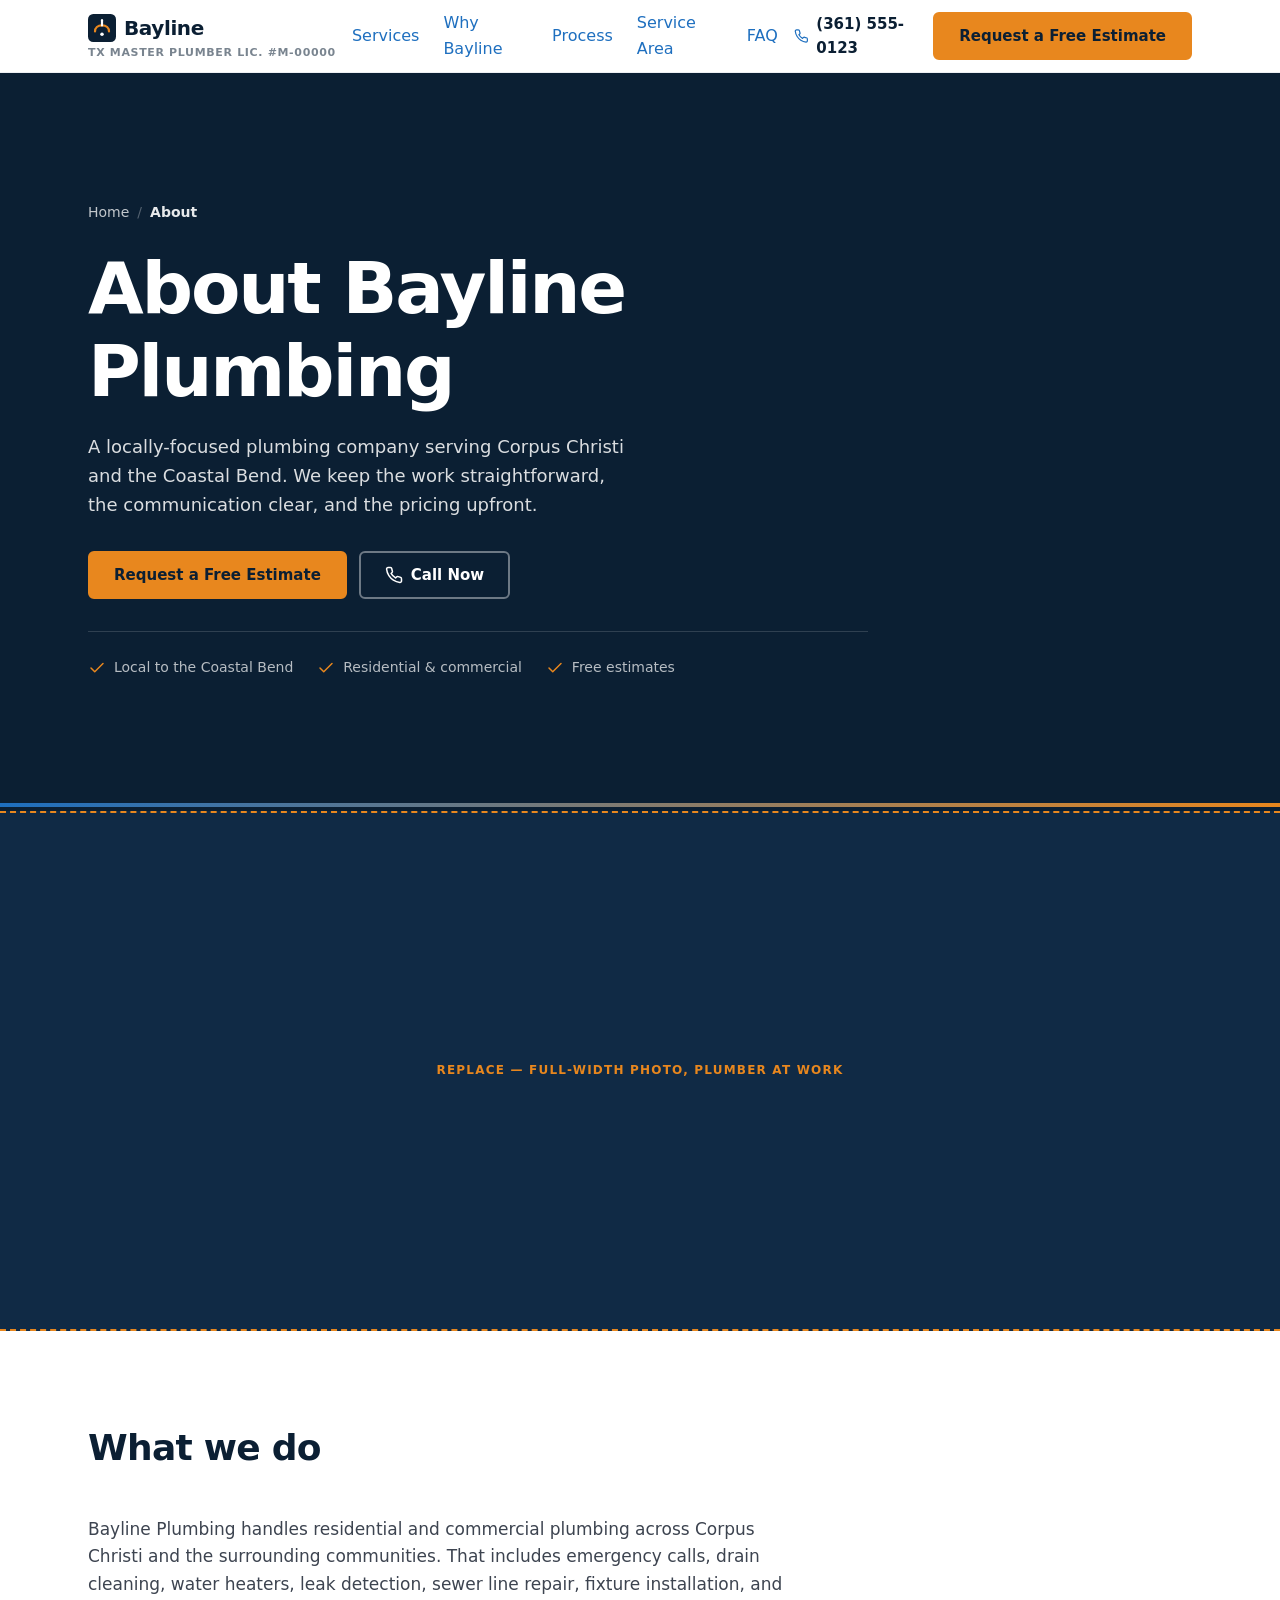
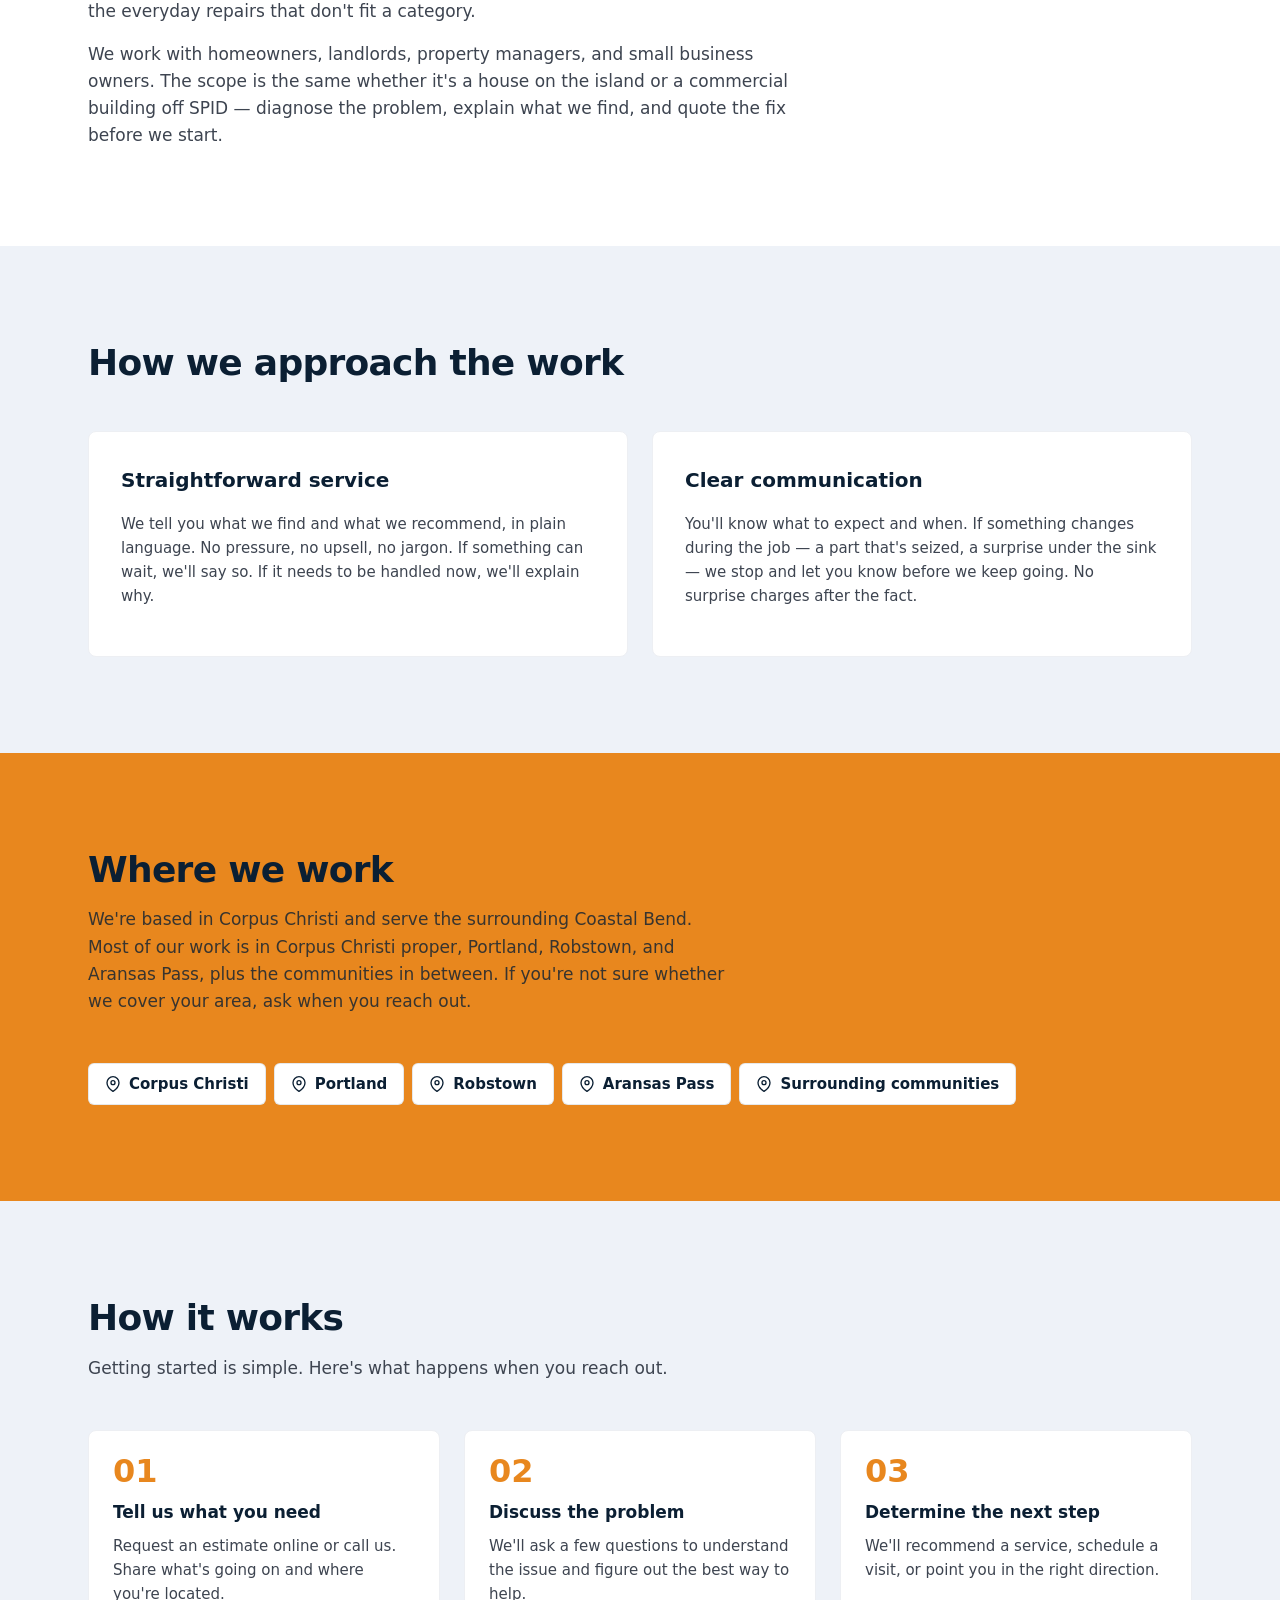
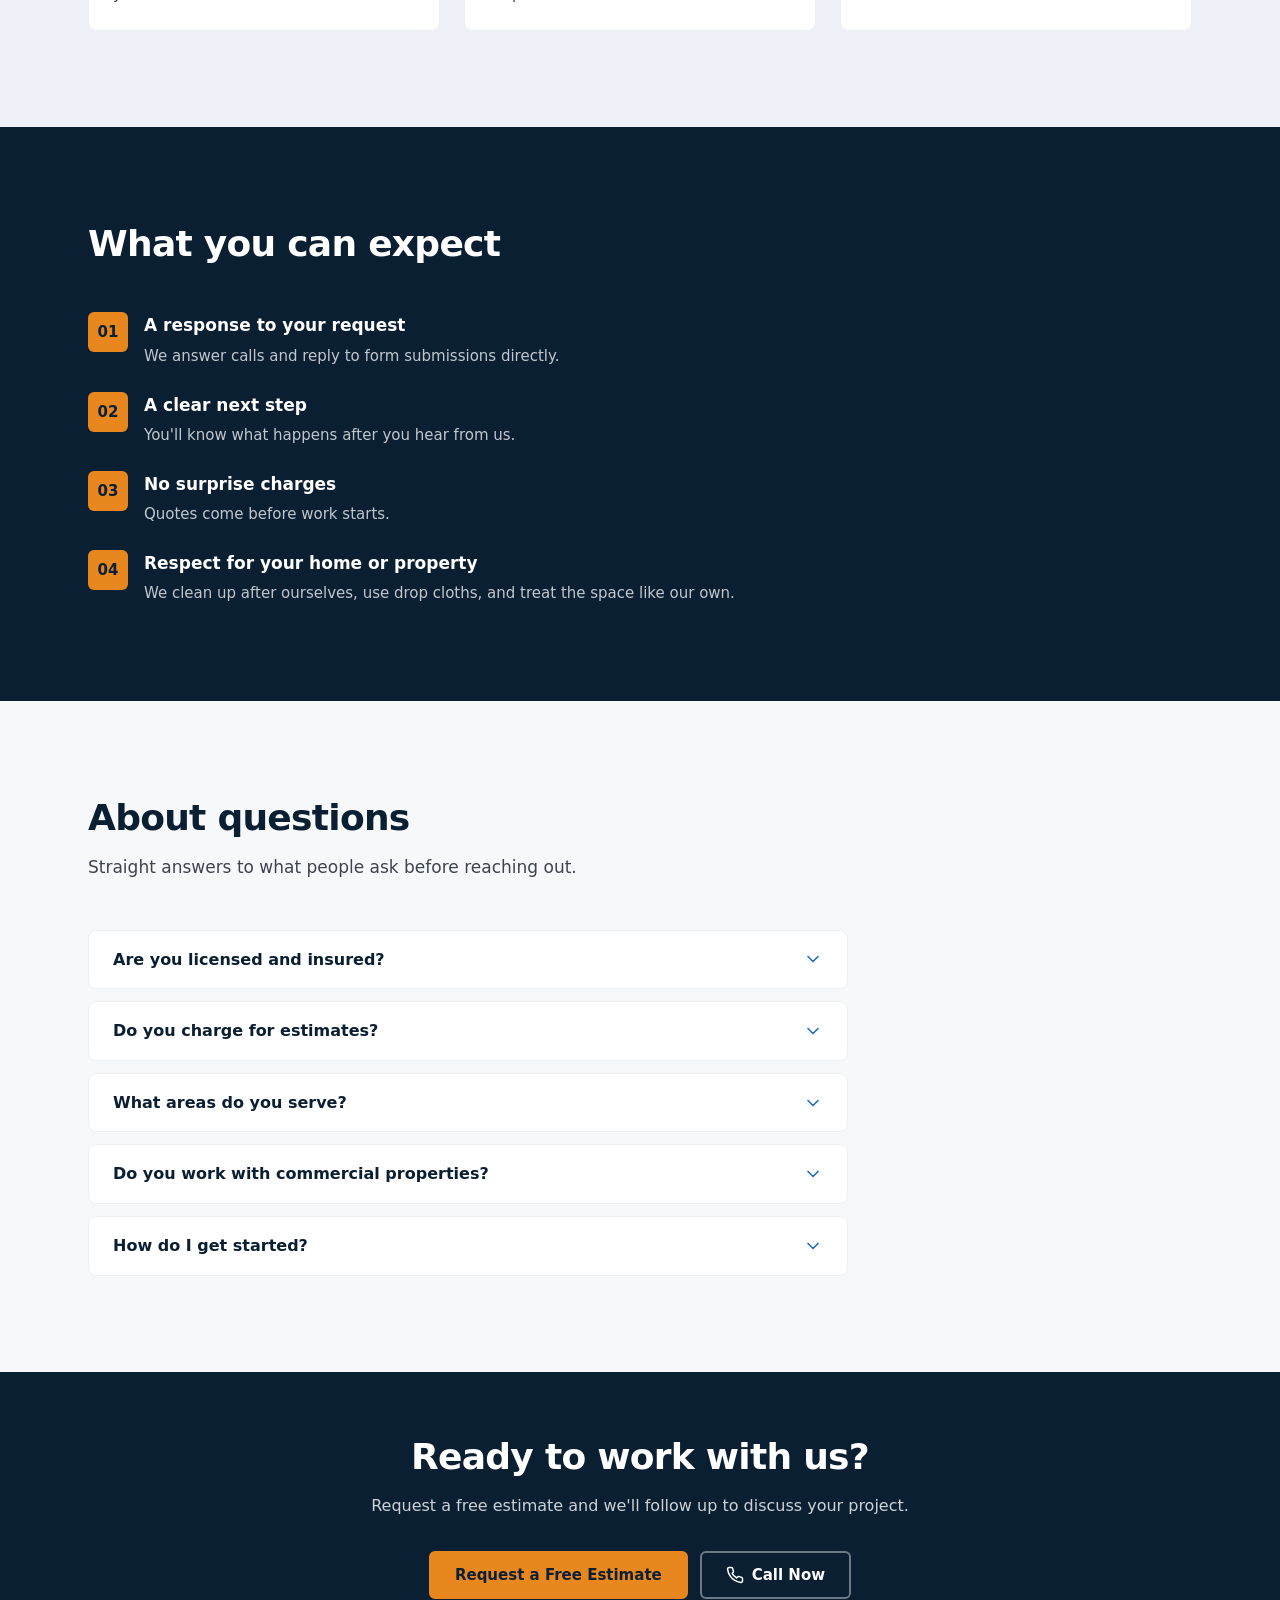
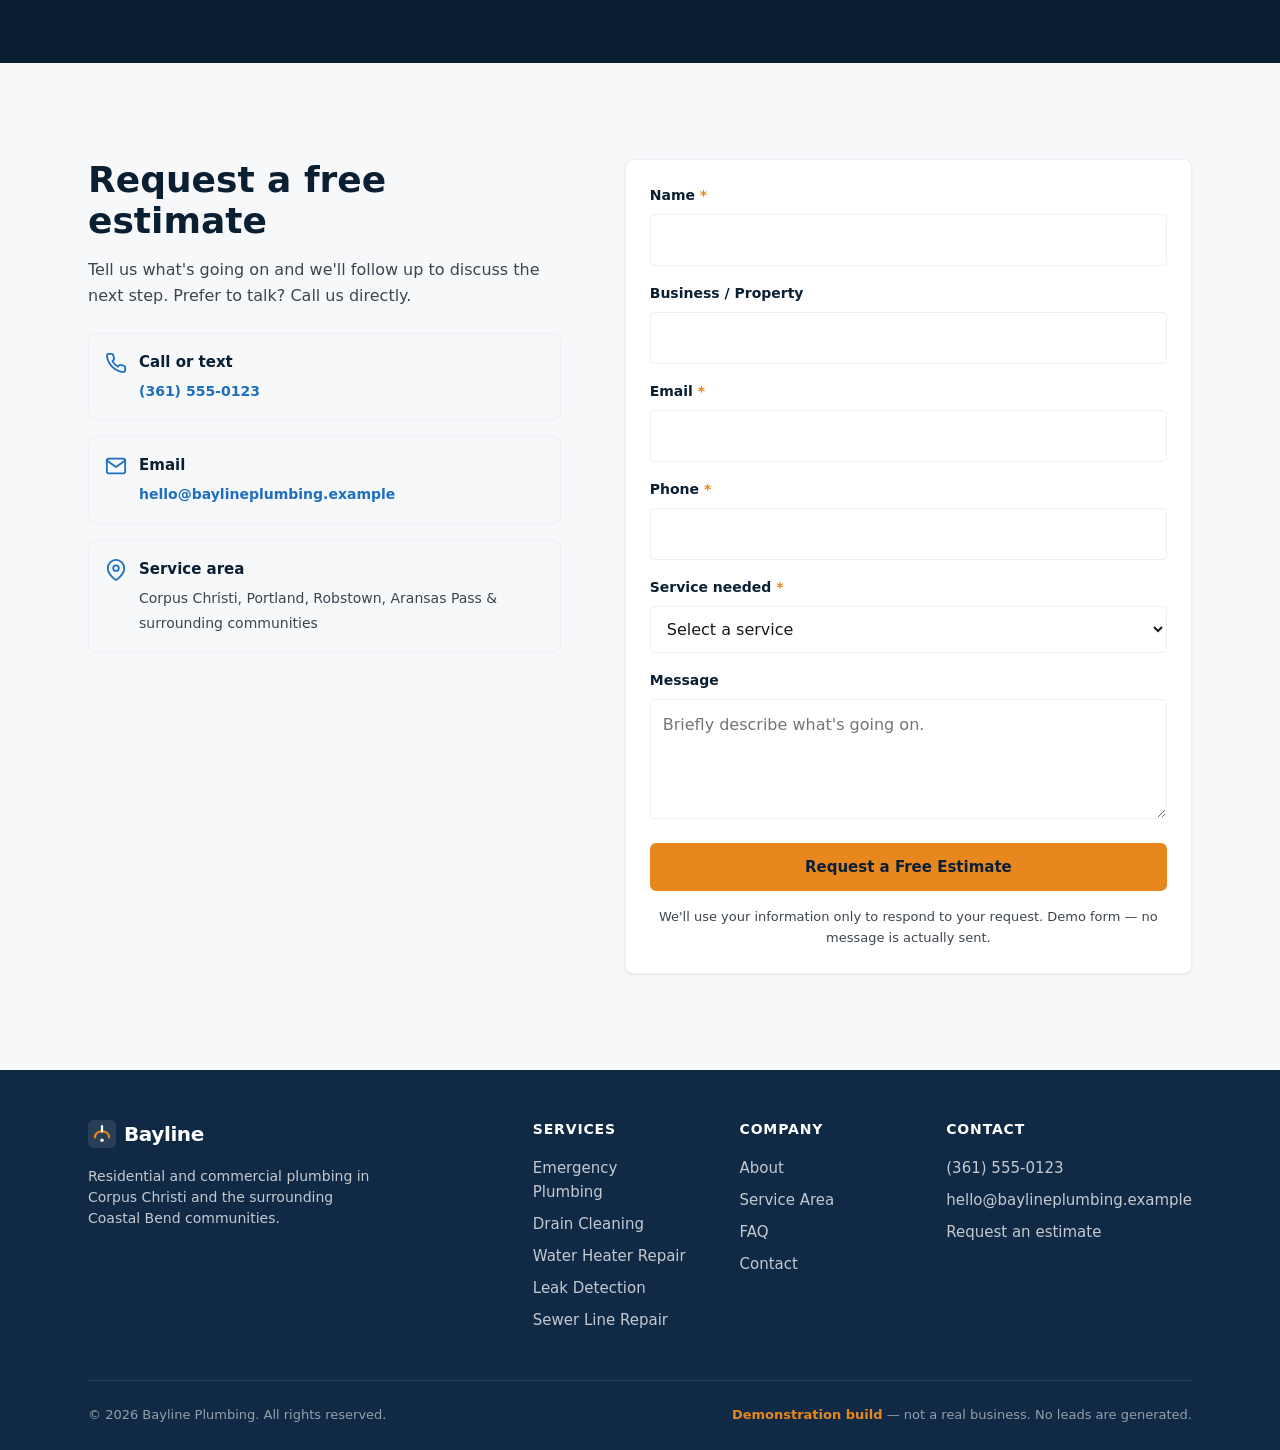
==== about.html @ ee03ec39 "Add files via upload" ====
<!DOCTYPE html>
<html lang="en">
<head>
  <meta charset="UTF-8">
  <meta name="viewport" content="width=device-width, initial-scale=1.0">
  <title>About Bayline Plumbing | Corpus Christi, TX</title>
  <meta name="description" content="Locally-focused plumbing company serving Corpus Christi and the Coastal Bend. Straightforward service, clear communication, upfront pricing. Licensed master plumber.">
  <!-- Open Graph -->
  <meta property="og:title" content="About Bayline Plumbing | Corpus Christi, TX">
  <meta property="og:description" content="Locally-focused plumbing company serving Corpus Christi and the Coastal Bend.">
  <meta property="og:type" content="website">
  <meta property="og:url" content="https://baylineplumbing.example/about">
  <meta property="og:image" content="https://baylineplumbing.example/og.png">
  <!-- Canonical -->
  <link rel="canonical" href="https://baylineplumbing.example/about">

  <!-- JSON-LD: LocalBusiness (Plumber) -->
  <script type="application/ld+json">
  {
    "@context": "https://schema.org",
    "@type": "Plumber",
    "name": "Bayline Plumbing",
    "areaServed": ["Corpus Christi", "Portland", "Robstown", "Aransas Pass"],
    "telephone": "+1-361-555-0123",
    "url": "https://baylineplumbing.example"
  }
  </script>

  <link rel="stylesheet" href="css/tokens.css">
  <link rel="stylesheet" href="css/base.css">
  <link rel="stylesheet" href="css/components.css">
</head>
<body>
  <a class="skip-link" href="#main">Skip to main content</a>

  <!-- ===== HEADER ===== -->
  <header class="site-header">
    <div class="container header-inner">
      <div class="logo-wrap">
        <a class="logo" href="index.html" aria-label="Bayline Plumbing — Home">
          <svg viewBox="0 0 32 32" fill="none" aria-hidden="true">
            <rect width="32" height="32" rx="6" fill="var(--navy-900)"/>
            <path d="M8 20c0-4 3-7 8-7s8 3 8 7" stroke="var(--amber-500)" stroke-width="2.5" stroke-linecap="round"/>
            <path d="M16 13V7" stroke="var(--white)" stroke-width="2.5" stroke-linecap="round"/>
            <circle cx="16" cy="23" r="2" fill="var(--white)"/>
          </svg>
          Bayline
        </a>
        <span class="license-line">TX Master Plumber Lic. #M-00000</span>
      </div>

      <nav class="primary-nav" aria-label="Primary">
        <a href="services/index.html">Services</a>
        <a href="index.html#why">Why Bayline</a>
        <a href="index.html#process">Process</a>
        <a href="index.html#areas">Service Area</a>
        <a href="index.html#faq">FAQ</a>
      </nav>

      <div class="header-actions">
        <a class="header-phone" href="tel:+13615550123">
          <svg viewBox="0 0 24 24" fill="none" stroke="currentColor" stroke-width="2" stroke-linecap="round" stroke-linejoin="round" aria-hidden="true"><path d="M22 16.92v3a2 2 0 0 1-2.18 2 19.79 19.79 0 0 1-8.63-3.07 19.5 19.5 0 0 1-6-6 19.79 19.79 0 0 1-3.07-8.67A2 2 0 0 1 4.11 2h3a2 2 0 0 1 2 1.72c.127.96.361 1.903.7 2.81a2 2 0 0 1-.45 2.11L8.09 9.91a16 16 0 0 0 6 6l1.27-1.27a2 2 0 0 1 2.11-.45c.907.339 1.85.573 2.81.7A2 2 0 0 1 22 16.92z"/></svg>
          (361) 555-0123
        </a>
        <a class="btn btn--primary header-cta" href="#contact">Request a Free Estimate</a>
        <button class="menu-toggle" type="button" aria-expanded="false" aria-controls="mobile-nav" aria-label="Open menu">
          <svg class="icon-menu" viewBox="0 0 24 24" fill="none" stroke="currentColor" stroke-width="2" stroke-linecap="round" aria-hidden="true"><path d="M3 6h18M3 12h18M3 18h18"/></svg>
          <svg class="icon-close" viewBox="0 0 24 24" fill="none" stroke="currentColor" stroke-width="2" stroke-linecap="round" aria-hidden="true"><path d="M18 6 6 18M6 6l12 12"/></svg>
        </button>
      </div>
    </div>
  </header>

  <!-- Mobile nav -->
  <nav class="mobile-nav" id="mobile-nav" aria-label="Mobile">
    <ul>
      <li><a href="services/index.html">Services</a></li>
      <li><a href="index.html#why">Why Bayline</a></li>
      <li><a href="index.html#process">Process</a></li>
      <li><a href="index.html#areas">Service Area</a></li>
      <li><a href="index.html#faq">FAQ</a></li>
      <li><a href="#contact">Contact</a></li>
    </ul>
    <a class="btn btn--primary btn--block" href="#contact">Request a Free Estimate</a>
  </nav>

  <main id="main">
    <!-- ===== HERO ===== -->
    <section class="hero">
      <div class="container hero-grid">
        <div>
          <nav class="breadcrumb" aria-label="Breadcrumb">
            <a href="index.html">Home</a>
            <span class="sep" aria-hidden="true">/</span>
            <span aria-current="page">About</span>
          </nav>

          <h1>About Bayline Plumbing</h1>
          <p class="hero-sub">A locally-focused plumbing company serving Corpus Christi and the Coastal Bend. We keep the work straightforward, the communication clear, and the pricing upfront.</p>
          <div class="hero-ctas">
            <a class="btn btn--primary" href="#contact">Request a Free Estimate</a>
            <a class="btn btn--outline" href="tel:+13615550123">
              <svg width="18" height="18" viewBox="0 0 24 24" fill="none" stroke="currentColor" stroke-width="2" stroke-linecap="round" stroke-linejoin="round" aria-hidden="true"><path d="M22 16.92v3a2 2 0 0 1-2.18 2 19.79 19.79 0 0 1-8.63-3.07 19.5 19.5 0 0 1-6-6 19.79 19.79 0 0 1-3.07-8.67A2 2 0 0 1 4.11 2h3a2 2 0 0 1 2 1.72c.127.96.361 1.903.7 2.81a2 2 0 0 1-.45 2.11L8.09 9.91a16 16 0 0 0 6 6l1.27-1.27a2 2 0 0 1 2.11-.45c.907.339 1.85.573 2.81.7A2 2 0 0 1 22 16.92z"/></svg>
              Call Now
            </a>
          </div>
          <div class="hero-trust">
            <span>
              <svg viewBox="0 0 24 24" fill="none" stroke="currentColor" stroke-width="2" stroke-linecap="round" stroke-linejoin="round" aria-hidden="true"><path d="M20 6 9 17l-5-5"/></svg>
              Local to the Coastal Bend
            </span>
            <span>
              <svg viewBox="0 0 24 24" fill="none" stroke="currentColor" stroke-width="2" stroke-linecap="round" stroke-linejoin="round" aria-hidden="true"><path d="M20 6 9 17l-5-5"/></svg>
              Residential &amp; commercial
            </span>
            <span>
              <svg viewBox="0 0 24 24" fill="none" stroke="currentColor" stroke-width="2" stroke-linecap="round" stroke-linejoin="round" aria-hidden="true"><path d="M20 6 9 17l-5-5"/></svg>
              Free estimates
            </span>
          </div>
        </div>
      </div>
    </section>

    <!-- ===== PHOTO BAND ===== -->
    <section class="photo-band" aria-label="Bayline Plumbing">
      <!-- REPLACE: swap this for a real photo when ready -->
      <div class="photo-band__placeholder" role="img" aria-label="Placeholder for team or truck photo"></div>
      <!--
      <img
        class="photo-band__img"
        src="images/about-team.jpg"
        alt="Bayline Plumbing team or truck"
        width="1600"
        height="900"
        loading="eager"
        decoding="async"
      />
      -->
    </section>

      <!-- ===== WHAT WE DO ===== -->
    <section class="section" aria-labelledby="what-heading">
      <div class="container">
        <div class="section-header reveal">
          <h2 id="what-heading">What we do</h2>
        </div>
        <div class="prose reveal">
          <p>Bayline Plumbing handles residential and commercial plumbing across Corpus Christi and the surrounding communities. That includes emergency calls, drain cleaning, water heaters, leak detection, sewer line repair, fixture installation, and the everyday repairs that don't fit a category.</p>
          <p>We work with homeowners, landlords, property managers, and small business owners. The scope is the same whether it's a house on the island or a commercial building off SPID — diagnose the problem, explain what we find, and quote the fix before we start.</p>
        </div>
      </div>
    </section>
    <!-- ===== HOW WE APPROACH ===== -->
    <section class="section section--process" aria-labelledby="approach-heading">
      <div class="container">
        <div class="section-header reveal">
          <h2 id="approach-heading">How we approach the work</h2>
        </div>
        <div class="fix-grid">
          <div class="fix-col reveal">
            <h3>Straightforward service</h3>
            <p>We tell you what we find and what we recommend, in plain language. No pressure, no upsell, no jargon. If something can wait, we'll say so. If it needs to be handled now, we'll explain why.</p>
          </div>
          <div class="fix-col reveal">
            <h3>Clear communication</h3>
            <p>You'll know what to expect and when. If something changes during the job — a part that's seized, a surprise under the sink — we stop and let you know before we keep going. No surprise charges after the fact.</p>
          </div>
        </div>
      </div>
    </section>

    <!-- ===== SERVICE AREA (SOLID AMBER) ===== -->
    <section class="section section--areas" aria-labelledby="areas-heading">
      <div class="container">
        <div class="section-header reveal">
          <h2 id="areas-heading">Where we work</h2>
          <p>We're based in Corpus Christi and serve the surrounding Coastal Bend. Most of our work is in Corpus Christi proper, Portland, Robstown, and Aransas Pass, plus the communities in between. If you're not sure whether we cover your area, ask when you reach out.</p>
        </div>
        <ul class="area-list reveal">
          <li class="area-tag"><svg viewBox="0 0 24 24" fill="none" stroke="currentColor" stroke-width="2" stroke-linecap="round" stroke-linejoin="round" aria-hidden="true"><path d="M21 10c0 7-9 13-9 13s-9-6-9-13a9 9 0 0 1 18 0z"/><circle cx="12" cy="10" r="3"/></svg> Corpus Christi</li>
          <li class="area-tag"><svg viewBox="0 0 24 24" fill="none" stroke="currentColor" stroke-width="2" stroke-linecap="round" stroke-linejoin="round" aria-hidden="true"><path d="M21 10c0 7-9 13-9 13s-9-6-9-13a9 9 0 0 1 18 0z"/><circle cx="12" cy="10" r="3"/></svg> Portland</li>
          <li class="area-tag"><svg viewBox="0 0 24 24" fill="none" stroke="currentColor" stroke-width="2" stroke-linecap="round" stroke-linejoin="round" aria-hidden="true"><path d="M21 10c0 7-9 13-9 13s-9-6-9-13a9 9 0 0 1 18 0z"/><circle cx="12" cy="10" r="3"/></svg> Robstown</li>
          <li class="area-tag"><svg viewBox="0 0 24 24" fill="none" stroke="currentColor" stroke-width="2" stroke-linecap="round" stroke-linejoin="round" aria-hidden="true"><path d="M21 10c0 7-9 13-9 13s-9-6-9-13a9 9 0 0 1 18 0z"/><circle cx="12" cy="10" r="3"/></svg> Aransas Pass</li>
          <li class="area-tag"><svg viewBox="0 0 24 24" fill="none" stroke="currentColor" stroke-width="2" stroke-linecap="round" stroke-linejoin="round" aria-hidden="true"><path d="M21 10c0 7-9 13-9 13s-9-6-9-13a9 9 0 0 1 18 0z"/><circle cx="12" cy="10" r="3"/></svg> Surrounding communities</li>
        </ul>
      </div>
    </section>

    <!-- ===== PROCESS ===== -->
    <section class="section section--process" aria-labelledby="process-heading">
      <div class="container">
        <div class="section-header reveal">
          <h2 id="process-heading">How it works</h2>
          <p>Getting started is simple. Here's what happens when you reach out.</p>
        </div>
        <div class="process-steps">
          <div class="process-step reveal">
            <h3>Tell us what you need</h3>
            <p>Request an estimate online or call us. Share what's going on and where you're located.</p>
          </div>
          <div class="process-step reveal">
            <h3>Discuss the problem</h3>
            <p>We'll ask a few questions to understand the issue and figure out the best way to help.</p>
          </div>
          <div class="process-step reveal">
            <h3>Determine the next step</h3>
            <p>We'll recommend a service, schedule a visit, or point you in the right direction.</p>
          </div>
        </div>
      </div>
    </section>

    <!-- ===== WHAT YOU CAN EXPECT (SOLID NAVY) ===== -->
    <section class="section section--why" aria-labelledby="expect-heading">
      <div class="container">
        <div class="section-header reveal">
          <h2 id="expect-heading">What you can expect</h2>
        </div>
        <div class="why-points" style="max-width: 720px;">
          <div class="why-point reveal">
            <div class="num" aria-hidden="true">01</div>
            <div>
              <h3>A response to your request</h3>
              <p>We answer calls and reply to form submissions directly.</p>
            </div>
          </div>
          <div class="why-point reveal">
            <div class="num" aria-hidden="true">02</div>
            <div>
              <h3>A clear next step</h3>
              <p>You'll know what happens after you hear from us.</p>
            </div>
          </div>
          <div class="why-point reveal">
            <div class="num" aria-hidden="true">03</div>
            <div>
              <h3>No surprise charges</h3>
              <p>Quotes come before work starts.</p>
            </div>
          </div>
          <div class="why-point reveal">
            <div class="num" aria-hidden="true">04</div>
            <div>
              <h3>Respect for your home or property</h3>
              <p>We clean up after ourselves, use drop cloths, and treat the space like our own.</p>
            </div>
          </div>
        </div>
      </div>
    </section>

    <!-- ===== FAQ ===== -->
    <section class="section section--faq" aria-labelledby="faq-heading">
      <div class="container">
        <div class="section-header reveal">
          <h2 id="faq-heading">About questions</h2>
          <p>Straight answers to what people ask before reaching out.</p>
        </div>
        <div class="faq-list">
          <div class="faq-item reveal">
            <button class="faq-question" type="button" aria-expanded="false" aria-controls="faq-1">
              Are you licensed and insured?
              <svg viewBox="0 0 24 24" fill="none" stroke="currentColor" stroke-width="2" stroke-linecap="round" stroke-linejoin="round" aria-hidden="true"><path d="m6 9 6 6 6-6"/></svg>
            </button>
            <div class="faq-answer" id="faq-1" hidden>
              <p>Yes. We're a licensed master plumber in Texas. License number is on every page of this site and on our truck. Insurance covers the work we do in your home or business.</p>
            </div>
          </div>
          <div class="faq-item reveal">
            <button class="faq-question" type="button" aria-expanded="false" aria-controls="faq-2">
              Do you charge for estimates?
              <svg viewBox="0 0 24 24" fill="none" stroke="currentColor" stroke-width="2" stroke-linecap="round" stroke-linejoin="round" aria-hidden="true"><path d="m6 9 6 6 6-6"/></svg>
            </button>
            <div class="faq-answer" id="faq-2" hidden>
              <p>No. Estimates are free. If a job requires a diagnostic fee — like a hidden leak that needs equipment to locate — we'll tell you before we go that far.</p>
            </div>
          </div>
          <div class="faq-item reveal">
            <button class="faq-question" type="button" aria-expanded="false" aria-controls="faq-3">
              What areas do you serve?
              <svg viewBox="0 0 24 24" fill="none" stroke="currentColor" stroke-width="2" stroke-linecap="round" stroke-linejoin="round" aria-hidden="true"><path d="m6 9 6 6 6-6"/></svg>
            </button>
            <div class="faq-answer" id="faq-3" hidden>
              <p>Corpus Christi, Portland, Robstown, Aransas Pass, and the surrounding Coastal Bend. If you're outside that range, call and ask — sometimes we can still help.</p>
            </div>
          </div>
          <div class="faq-item reveal">
            <button class="faq-question" type="button" aria-expanded="false" aria-controls="faq-4">
              Do you work with commercial properties?
              <svg viewBox="0 0 24 24" fill="none" stroke="currentColor" stroke-width="2" stroke-linecap="round" stroke-linejoin="round" aria-hidden="true"><path d="m6 9 6 6 6-6"/></svg>
            </button>
            <div class="faq-answer" id="faq-4" hidden>
              <p>Yes. We handle plumbing for small businesses, property managers, and commercial property owners. Same services as residential, sometimes on a bigger scale.</p>
            </div>
          </div>
          <div class="faq-item reveal">
            <button class="faq-question" type="button" aria-expanded="false" aria-controls="faq-5">
              How do I get started?
              <svg viewBox="0 0 24 24" fill="none" stroke="currentColor" stroke-width="2" stroke-linecap="round" stroke-linejoin="round" aria-hidden="true"><path d="m6 9 6 6 6-6"/></svg>
            </button>
            <div class="faq-answer" id="faq-5" hidden>
              <p>Call us at <a href="tel:+13615550123">(361) 555-0123</a> or request a free estimate using the form on this page. We'll follow up to discuss what's going on and schedule a visit if needed.</p>
            </div>
          </div>
        </div>
      </div>
    </section>

    <!-- ===== FINAL CTA ===== -->
    <section class="final-cta">
      <div class="container">
        <h2>Ready to work with us?</h2>
        <p>Request a free estimate and we'll follow up to discuss your project.</p>
        <div class="hero-ctas">
          <a class="btn btn--primary" href="#contact">Request a Free Estimate</a>
          <a class="btn btn--outline" href="tel:+13615550123">
            <svg width="18" height="18" viewBox="0 0 24 24" fill="none" stroke="currentColor" stroke-width="2" stroke-linecap="round" stroke-linejoin="round" aria-hidden="true"><path d="M22 16.92v3a2 2 0 0 1-2.18 2 19.79 19.79 0 0 1-8.63-3.07 19.5 19.5 0 0 1-6-6 19.79 19.79 0 0 1-3.07-8.67A2 2 0 0 1 4.11 2h3a2 2 0 0 1 2 1.72c.127.96.361 1.903.7 2.81a2 2 0 0 1-.45 2.11L8.09 9.91a16 16 0 0 0 6 6l1.27-1.27a2 2 0 0 1 2.11-.45c.907.339 1.85.573 2.81.7A2 2 0 0 1 22 16.92z"/></svg>
            Call Now
          </a>
        </div>
      </div>
    </section>

    <!-- ===== CONTACT ===== -->
    <section class="section section--light" id="contact" aria-labelledby="contact-heading">
      <div class="container">
        <div class="contact-grid">
          <div class="contact-info reveal">
            <h2 id="contact-heading">Request a free estimate</h2>
            <p>Tell us what's going on and we'll follow up to discuss the next step. Prefer to talk? Call us directly.</p>
            <div class="contact-methods">
              <div class="contact-method">
                <svg viewBox="0 0 24 24" fill="none" stroke="currentColor" stroke-width="2" stroke-linecap="round" stroke-linejoin="round" aria-hidden="true"><path d="M22 16.92v3a2 2 0 0 1-2.18 2 19.79 19.79 0 0 1-8.63-3.07 19.5 19.5 0 0 1-6-6 19.79 19.79 0 0 1-3.07-8.67A2 2 0 0 1 4.11 2h3a2 2 0 0 1 2 1.72c.127.96.361 1.903.7 2.81a2 2 0 0 1-.45 2.11L8.09 9.91a16 16 0 0 0 6 6l1.27-1.27a2 2 0 0 1 2.11-.45c.907.339 1.85.573 2.81.7A2 2 0 0 1 22 16.92z"/></svg>
                <div>
                  <strong>Call or text</strong>
                  <a href="tel:+13615550123">(361) 555-0123</a>
                </div>
              </div>
              <div class="contact-method">
                <svg viewBox="0 0 24 24" fill="none" stroke="currentColor" stroke-width="2" stroke-linecap="round" stroke-linejoin="round" aria-hidden="true"><path d="M4 4h16c1.1 0 2 .9 2 2v12c0 1.1-.9 2-2 2H4c-1.1 0-2-.9-2-2V6c0-1.1.9-2 2-2z"/><path d="m22 6-10 7L2 6"/></svg>
                <div>
                  <strong>Email</strong>
                  <a href="mailto:hello@baylineplumbing.example">hello@baylineplumbing.example</a>
                </div>
              </div>
              <div class="contact-method">
                <svg viewBox="0 0 24 24" fill="none" stroke="currentColor" stroke-width="2" stroke-linecap="round" stroke-linejoin="round" aria-hidden="true"><path d="M21 10c0 7-9 13-9 13s-9-6-9-13a9 9 0 0 1 18 0z"/><circle cx="12" cy="10" r="3"/></svg>
                <div>
                  <strong>Service area</strong>
                  <span>Corpus Christi, Portland, Robstown, Aransas Pass &amp; surrounding communities</span>
                </div>
              </div>
            </div>
          </div>

          <div class="form-card reveal">
            <form id="estimate-form" novalidate>
              <div class="form-group">
                <label for="name">Name <span class="required" aria-hidden="true">*</span></label>
                <input type="text" id="name" name="name" autocomplete="name" required aria-required="true">
                <p class="error-message" role="alert">Please enter your name.</p>
              </div>
              <div class="form-group">
                <label for="business">Business / Property</label>
                <input type="text" id="business" name="business" autocomplete="organization">
              </div>
              <div class="form-group">
                <label for="email">Email <span class="required" aria-hidden="true">*</span></label>
                <input type="email" id="email" name="email" autocomplete="email" required aria-required="true">
                <p class="error-message" role="alert">Please enter a valid email address.</p>
              </div>
              <div class="form-group">
                <label for="phone">Phone <span class="required" aria-hidden="true">*</span></label>
                <input type="tel" id="phone" name="phone" autocomplete="tel" required aria-required="true">
                <p class="error-message" role="alert">Please enter your phone number.</p>
              </div>
              <div class="form-group">
                <label for="service">Service needed <span class="required" aria-hidden="true">*</span></label>
                <select id="service" name="service" required aria-required="true">
                  <option value="">Select a service</option>
                  <option value="emergency">Emergency Plumbing</option>
                  <option value="drain">Drain Cleaning</option>
                  <option value="water-heater">Water Heater Repair</option>
                  <option value="leak">Leak Detection &amp; Repair</option>
                  <option value="sewer">Sewer Line Repair</option>
                  <option value="fixture">Fixture Installation</option>
                  <option value="general">General Plumbing Repairs</option>
                  <option value="other">Something else</option>
                </select>
                <p class="error-message" role="alert">Please select a service.</p>
              </div>
              <div class="form-group">
                <label for="message">Message</label>
                <textarea id="message" name="message" placeholder="Briefly describe what's going on."></textarea>
              </div>
              <button class="btn btn--primary btn--block" type="submit">Request a Free Estimate</button>
              <p class="form-note">We'll use your information only to respond to your request. Demo form — no message is actually sent.</p>
            </form>

            <div class="form-success" id="form-success" role="status" aria-live="polite">
              <h3>Thank you — your request has been received.</h3>
              <p>This is a demonstration form. In a live site, a team member would follow up using the contact information you provided.</p>
            </div>
          </div>
        </div>
      </div>
    </section>
  </main>

  <!-- ===== FOOTER ===== -->
  <footer class="site-footer">
    <div class="container">
      <div class="footer-grid">
        <div class="footer-brand">
          <a class="logo" href="index.html" aria-label="Bayline Plumbing — Home">
            <svg viewBox="0 0 32 32" fill="none" aria-hidden="true" style="width: 28px; height: 28px;">
              <rect width="32" height="32" rx="6" fill="var(--white)" opacity="0.1"/>
              <path d="M8 20c0-4 3-7 8-7s8 3 8 7" stroke="var(--amber-500)" stroke-width="2.5" stroke-linecap="round"/>
              <path d="M16 13V7" stroke="var(--white)" stroke-width="2.5" stroke-linecap="round"/>
              <circle cx="16" cy="23" r="2" fill="var(--white)"/>
            </svg>
            Bayline
          </a>
          <p>Residential and commercial plumbing in Corpus Christi and the surrounding Coastal Bend communities.</p>
        </div>
        <div class="footer-col">
          <h3>Services</h3>
          <ul>
            <li><a href="services/emergency-plumbing.html">Emergency Plumbing</a></li>
            <li><a href="services/drain-cleaning.html">Drain Cleaning</a></li>
            <li><a href="services/water-heater-repair.html">Water Heater Repair</a></li>
            <li><a href="services/leak-detection.html">Leak Detection</a></li>
            <li><a href="services/sewer-line-repair.html">Sewer Line Repair</a></li>
          </ul>
        </div>
        <div class="footer-col">
          <h3>Company</h3>
          <ul>
            <li><a href="about.html">About</a></li>
            <li><a href="index.html#areas">Service Area</a></li>
            <li><a href="index.html#faq">FAQ</a></li>
            <li><a href="#contact">Contact</a></li>
          </ul>
        </div>
        <div class="footer-col">
          <h3>Contact</h3>
          <ul>
            <li><a href="tel:+13615550123">(361) 555-0123</a></li>
            <li><a href="mailto:hello@baylineplumbing.example">hello@baylineplumbing.example</a></li>
            <li><a href="#contact">Request an estimate</a></li>
          </ul>
        </div>
      </div>
      <div class="footer-bottom">
        <p>© <span id="year"></span> Bayline Plumbing. All rights reserved.</p>
        <p><span class="demo-note">Demonstration build</span> — not a real business. No leads are generated.</p>
      </div>
    </div>
  </footer>

  <!-- ===== STICKY MOBILE CTA ===== -->
  <div class="sticky-cta" role="region" aria-label="Quick contact">
    <a class="btn btn--outline-dark" href="tel:+13615550123">
      <svg width="16" height="16" viewBox="0 0 24 24" fill="none" stroke="currentColor" stroke-width="2" stroke-linecap="round" stroke-linejoin="round" aria-hidden="true"><path d="M22 16.92v3a2 2 0 0 1-2.18 2 19.79 19.79 0 0 1-8.63-3.07 19.5 19.5 0 0 1-6-6 19.79 19.79 0 0 1-3.07-8.67A2 2 0 0 1 4.11 2h3a2 2 0 0 1 2 1.72c.127.96.361 1.903.7 2.81a2 2 0 0 1-.45 2.11L8.09 9.91a16 16 0 0 0 6 6l1.27-1.27a2 2 0 0 1 2.11-.45c.907.339 1.85.573 2.81.7A2 2 0 0 1 22 16.92z"/></svg>
      Call Now
    </a>
    <a class="btn btn--primary" href="#contact">Request Estimate</a>
  </div>

  <script src="js/main.js" defer></script>
</body>
</html>
---- css/tokens.css ----
/* =========================================================
   Bayline Plumbing — Design Tokens
   Only CSS custom properties. No selectors, no rules.
   ========================================================= */

:root {
  /* Colors */
  --navy-900: #0B1F33;
  --navy-800: #102A45;
  --blue-600: #1E6FBF;
  --amber-500: #E8871E;
  --bg-light: #F7F8FA;
  --navy-tint: #EEF2F8;
  --border: #EDEFF3;
  --text-muted: #3D4450;
  --text: #15181D;
  --white: #FFFFFF;

  /* Spacing scale */
  --sp-1: 4px;
  --sp-2: 8px;
  --sp-3: 12px;
  --sp-4: 16px;
  --sp-5: 20px;
  --sp-6: 24px;
  --sp-8: 32px;
  --sp-10: 40px;
  --sp-12: 48px;
  --sp-16: 64px;
  --sp-20: 96px;
  --sp-32: 128px;

  /* Radius */
  --r-input: 4px;
  --r-btn: 6px;
  --r-card: 8px;

  /* Shadows */
  --shadow-sm: 0 1px 3px rgba(11, 31, 51, 0.06), 0 1px 2px rgba(11, 31, 51, 0.04);

  /* Typography */
  --font-base: 'Inter', system-ui, -apple-system, 'Segoe UI', Roboto, 'Helvetica Neue', Arial, sans-serif;
  --fs-h1: clamp(2rem, 6vw, 4rem);
  --fs-h2: clamp(1.5rem, 3.5vw, 2.25rem);
  --fs-h3: clamp(1.125rem, 2vw, 1.375rem);
  --fs-body: 1rem;
  --fs-small: 0.875rem;
  --lh-tight: 1.15;
  --lh-body: 1.6;

  /* Layout */
  --container: 1200px;
  --container-pad: var(--sp-6);
}
---- css/base.css ----
/* =========================================================
   Bayline Plumbing — Base styles
   Reset, typography, utility classes, reveal animation,
   reduced-motion handling. No component styles.
   ========================================================= */

/* === RESET & BASE === */
*,
*::before,
*::after {
  box-sizing: border-box;
  margin: 0;
  padding: 0;
}

html {
  scroll-behavior: smooth;
  -webkit-text-size-adjust: 100%;
}

body {
  font-family: var(--font-base);
  font-size: var(--fs-body);
  line-height: var(--lh-body);
  color: var(--text);
  background: var(--white);
  -webkit-font-smoothing: antialiased;
  -moz-osx-font-smoothing: grayscale;
  overflow-x: hidden;
}

img,
svg {
  display: block;
  max-width: 100%;
  height: auto;
}

a {
  color: var(--blue-600);
  text-decoration: none;
}

a:hover {
  text-decoration: underline;
}

ul,
ol {
  list-style: none;
}

button,
input,
select,
textarea {
  font: inherit;
  color: inherit;
}

:focus-visible {
  outline: 3px solid var(--amber-500);
  outline-offset: 2px;
}

/* Skip link */
.skip-link {
  position: absolute;
  top: -100%;
  left: var(--sp-4);
  z-index: 1000;
  padding: var(--sp-3) var(--sp-6);
  background: var(--amber-500);
  color: var(--navy-900);
  font-weight: 700;
  border-radius: 0 0 var(--r-btn) var(--r-btn);
  transition: top 0.15s ease;
}

.skip-link:focus {
  top: 0;
}

/* === UTILITY === */
.container {
  width: 100%;
  max-width: var(--container);
  margin-inline: auto;
  padding-inline: var(--container-pad);
}

.visually-hidden {
  position: absolute;
  width: 1px;
  height: 1px;
  padding: 0;
  margin: -1px;
  overflow: hidden;
  clip: rect(0, 0, 0, 0);
  white-space: nowrap;
  border: 0;
}

.section {
  padding-block: var(--sp-16);
}

.section--light {
  background: var(--bg-light);
}

.section--process {
  background: var(--navy-tint);
}

.section--faq {
  background: var(--bg-light);
}

.section-header {
  max-width: 640px;
  margin-bottom: var(--sp-12);
}

.section-header h2 {
  font-size: var(--fs-h2);
  font-weight: 700;
  line-height: var(--lh-tight);
  color: var(--navy-900);
  letter-spacing: -0.02em;
}

.section-header p {
  margin-top: var(--sp-4);
  color: var(--text-muted);
  font-size: 1.0625rem;
}

/* === REVEAL ANIMATION === */
.reveal {
  opacity: 0;
  transform: translateY(16px);
  transition: opacity 0.5s ease, transform 0.5s ease;
}

.reveal.is-visible {
  opacity: 1;
  transform: none;
}

code {
  font-family: ui-monospace, 'SF Mono', Menlo, Consolas, monospace;
  font-size: 0.9em;
  padding: 2px 6px;
  background: var(--bg-light);
  border: 1px solid var(--border);
  border-radius: 4px;
  color: var(--navy-900);
}

/* === REDUCED MOTION === */
@media (prefers-reduced-motion: reduce) {
  html {
    scroll-behavior: auto;
  }

  *,
  *::before,
  *::after {
    animation-duration: 0.01ms !important;
    animation-iteration-count: 1 !important;
    transition-duration: 0.01ms !important;
  }

  .reveal {
    opacity: 1;
    transform: none;
  }
}
---- css/components.css ----
/* =========================================================
   Bayline Plumbing — Components
   Buttons, header, hero, breadcrumb, photo band, services
   list, problem grid, fix grid, brands, pricing, FAQ,
   related services, final CTA, contact form, footer,
   sticky mobile CTA. Plus all responsive media queries.
   ========================================================= */

/* === BUTTONS === */
.btn {
  display: inline-flex;
  align-items: center;
  justify-content: center;
  gap: var(--sp-2);
  padding: var(--sp-3) var(--sp-6);
  min-height: 48px;
  border-radius: var(--r-btn);
  font-weight: 600;
  font-size: 0.9375rem;
  line-height: 1.2;
  text-align: center;
  cursor: pointer;
  border: 2px solid transparent;
  transition: background-color 0.15s ease, border-color 0.15s ease, transform 0.1s ease;
  text-decoration: none;
  white-space: nowrap;
}

.btn:active {
  transform: translateY(1px);
}

.btn--primary {
  background: var(--amber-500);
  color: var(--navy-900);
  border-color: var(--amber-500);
}

.btn--primary:hover {
  background: #d4770f;
  border-color: #d4770f;
  text-decoration: none;
}

.btn--outline {
  background: transparent;
  color: var(--white);
  border-color: rgba(255, 255, 255, 0.4);
}

.btn--outline:hover {
  border-color: var(--white);
  background: rgba(255, 255, 255, 0.08);
  text-decoration: none;
}

.btn--outline-dark {
  background: transparent;
  color: var(--navy-900);
  border-color: var(--border);
}

.btn--outline-dark:hover {
  border-color: var(--navy-900);
  text-decoration: none;
}

.btn--block {
  width: 100%;
}

/* === VALUE STRIP === */
.value-strip {
  background: var(--white);
  border-bottom: 1px solid var(--border);
  padding-block: var(--sp-10);
}

.value-list {
  display: grid;
  gap: var(--sp-6);
}

.value-item {
  display: flex;
  align-items: flex-start;
  gap: var(--sp-4);
  border-left: 3px solid var(--amber-500);
  padding-left: var(--sp-4);
}

.value-item svg {
  width: 28px;
  height: 28px;
  color: var(--blue-600);
  flex-shrink: 0;
  margin-top: 2px;
}

.value-item strong {
  display: block;
  font-size: 1rem;
  font-weight: 700;
  color: var(--navy-900);
}

.value-item span {
  font-size: var(--fs-small);
  color: var(--text-muted);
}

/* === SERVICES (homepage) === */
.section--services {
  background: var(--navy-tint);
}

.services-grid {
  display: grid;
  gap: var(--sp-4);
}

.service-card {
  display: flex;
  flex-direction: column;
  padding: var(--sp-6);
  background: var(--white);
  border: 1px solid var(--border);
  border-radius: var(--r-card);
  transition: border-color 0.15s ease, box-shadow 0.15s ease;
}

.service-card:hover {
  border-color: var(--blue-600);
  box-shadow: var(--shadow-sm);
}

.service-card svg {
  width: 28px;
  height: 28px;
  color: var(--blue-600);
  margin-bottom: var(--sp-4);
}

.service-card h3 {
  font-size: 1.0625rem;
  font-weight: 700;
  color: var(--navy-900);
  margin-bottom: var(--sp-2);
}

.service-card p {
  font-size: 0.9375rem;
  color: var(--text-muted);
  flex-grow: 1;
}

.service-card .card-link {
  display: inline-flex;
  align-items: center;
  gap: var(--sp-1);
  margin-top: var(--sp-4);
  font-size: 0.875rem;
  font-weight: 600;
  color: var(--blue-600);
}

.service-card .card-link svg {
  width: 16px;
  height: 16px;
  margin: 0;
  color: currentColor;
}

/* === PROBLEM SELECTOR === */
.problem-selector {
  background: var(--navy-900);
  color: var(--white);
  border-radius: var(--r-card);
  padding: var(--sp-8);
}

.problem-selector h2 {
  font-size: var(--fs-h2);
  font-weight: 700;
  line-height: var(--lh-tight);
  margin-bottom: var(--sp-2);
}

.problem-selector > p {
  color: rgba(255, 255, 255, 0.75);
  margin-bottom: var(--sp-6);
  max-width: 540px;
}

.problem-options {
  display: grid;
  gap: var(--sp-2);
}

.problem-option {
  display: flex;
  align-items: center;
  justify-content: space-between;
  gap: var(--sp-3);
  padding: var(--sp-3) var(--sp-4);
  background: rgba(255, 255, 255, 0.06);
  border: 1px solid rgba(255, 255, 255, 0.1);
  border-radius: var(--r-btn);
  color: var(--white);
  font-weight: 600;
  font-size: 0.9375rem;
  text-decoration: none;
  transition: background 0.15s ease, border-color 0.15s ease;
}

.problem-option:hover {
  background: rgba(255, 255, 255, 0.12);
  border-color: var(--amber-500);
  text-decoration: none;
}

.problem-option svg {
  width: 18px;
  height: 18px;
  color: var(--amber-500);
  flex-shrink: 0;
}

/* === WHY BAYLINE === */
.section--why {
  background: var(--navy-900);
  color: var(--white);
}

.section--why .section-header h2 {
  color: var(--white);
}

.section--why .section-header p {
  color: rgba(255, 255, 255, 0.75);
}

.why-grid {
  display: grid;
  gap: var(--sp-8);
  align-items: start;
}

.why-points {
  display: flex;
  flex-direction: column;
  gap: var(--sp-6);
}

.why-point {
  display: flex;
  gap: var(--sp-4);
}

.why-point .num {
  flex-shrink: 0;
  width: 40px;
  height: 40px;
  display: flex;
  align-items: center;
  justify-content: center;
  background: var(--amber-500);
  color: var(--navy-900);
  font-weight: 800;
  font-size: 0.9375rem;
  border-radius: var(--r-btn);
}

.why-point h3 {
  font-size: 1.0625rem;
  font-weight: 700;
  color: var(--white);
  margin-bottom: var(--sp-1);
}

.why-point p {
  font-size: 0.9375rem;
  color: rgba(255, 255, 255, 0.75);
}

.why-aside {
  background: rgba(255, 255, 255, 0.05);
  border: 1px solid rgba(255, 255, 255, 0.12);
  border-radius: var(--r-card);
  padding: var(--sp-6);
}

.why-aside h3 {
  font-size: 1rem;
  font-weight: 700;
  color: var(--white);
  margin-bottom: var(--sp-3);
}

.why-aside ul {
  display: flex;
  flex-direction: column;
  gap: var(--sp-2);
}

.why-aside li {
  display: flex;
  align-items: flex-start;
  gap: var(--sp-2);
  font-size: 0.9375rem;
  color: rgba(255, 255, 255, 0.75);
}

.why-aside li svg {
  width: 16px;
  height: 16px;
  color: var(--amber-500);
  flex-shrink: 0;
  margin-top: 4px;
}

/* === PROCESS === */
.process-steps {
  display: grid;
  gap: var(--sp-6);
  counter-reset: step;
}

.process-step {
  position: relative;
  padding: var(--sp-6);
  background: var(--white);
  border: 1px solid var(--border);
  border-radius: var(--r-card);
  counter-increment: step;
}

.process-step::before {
  content: counter(step, decimal-leading-zero);
  display: block;
  font-size: 2rem;
  font-weight: 800;
  color: var(--amber-500);
  line-height: 1;
  margin-bottom: var(--sp-3);
}

.process-step h3 {
  font-size: 1.0625rem;
  font-weight: 700;
  color: var(--navy-900);
  margin-bottom: var(--sp-2);
}

.process-step p {
  font-size: 0.9375rem;
  color: var(--text-muted);
}

/* === SERVICE AREA === */
.section--areas {
  background: var(--amber-500);
  color: var(--navy-900);
}

.section--areas .section-header h2 {
  color: var(--navy-900);
}

.section--areas .section-header p {
  color: rgba(11, 31, 51, 0.8);
}

.area-content {
  display: grid;
  gap: var(--sp-8);
  align-items: center;
}

.area-list {
  display: flex;
  flex-wrap: wrap;
  gap: var(--sp-2);
}

.area-tag {
  display: inline-flex;
  align-items: center;
  gap: var(--sp-2);
  padding: var(--sp-2) var(--sp-4);
  background: var(--white);
  border: 1px solid rgba(11, 31, 51, 0.1);
  border-radius: var(--r-btn);
  font-size: 0.9375rem;
  font-weight: 600;
  color: var(--navy-900);
}

.area-tag svg {
  width: 16px;
  height: 16px;
  color: var(--navy-900);
}

.area-note {
  font-size: var(--fs-small);
  color: rgba(11, 31, 51, 0.75);
  margin-top: var(--sp-4);
  font-weight: 500;
}

.area-cta-card {
  background: var(--white);
  border: 1px solid rgba(11, 31, 51, 0.1);
  border-radius: var(--r-card);
  padding: var(--sp-8);
}

.area-cta-card h3 {
  font-size: 1.25rem;
  font-weight: 700;
  color: var(--navy-900);
  margin-bottom: var(--sp-3);
}

.area-cta-card p {
  color: var(--text-muted);
  margin-bottom: var(--sp-6);
}

/* === PHOTO BAND === */
.photo-band {
  display: block;
  width: 100%;
  background: var(--navy-800);
  overflow: hidden;
  border-top: 4px solid var(--navy-900);
}

.photo-band__img {
  display: block;
  width: 100%;
  height: clamp(280px, 42vw, 520px);
  object-fit: cover;
  object-position: center 30%;
}

.photo-band__placeholder {
  display: flex;
  align-items: center;
  justify-content: center;
  width: 100%;
  height: clamp(280px, 42vw, 520px);
  background: var(--navy-800);
  border-top: 2px dashed var(--amber-500);
  border-bottom: 2px dashed var(--amber-500);
  position: relative;
}

.photo-band__placeholder::after {
  content: "REPLACE — full-width photo, plumber at work";
  font-size: 0.75rem;
  font-weight: 700;
  letter-spacing: 0.1em;
  text-transform: uppercase;
  color: var(--amber-500);
  text-align: center;
  padding-inline: var(--sp-6);
}

/* === HEADER === */
.site-header {
  position: sticky;
  top: 0;
  z-index: 100;
  background: var(--white);
  border-bottom: 1px solid var(--border);
}

.header-inner {
  display: flex;
  align-items: center;
  justify-content: space-between;
  gap: var(--sp-4);
  min-height: 72px;
}

.logo {
  display: flex;
  align-items: center;
  gap: var(--sp-2);
  font-weight: 800;
  font-size: 1.25rem;
  color: var(--navy-900);
  letter-spacing: -0.02em;
  text-decoration: none;
  flex-shrink: 0;
}

.logo svg {
  width: 28px;
  height: 28px;
  flex-shrink: 0;
}

.logo:hover {
  text-decoration: none;
}

.logo-wrap {
  display: flex;
  flex-direction: column;
  gap: 2px;
  flex-shrink: 0;
}

.license-line {
  display: none;
  font-size: 0.6875rem;
  color: rgba(11, 31, 51, 0.55);
  letter-spacing: 0.06em;
  text-transform: uppercase;
  font-weight: 600;
  line-height: 1.2;
}

.primary-nav {
  display: none;
}

.header-actions {
  display: flex;
  align-items: center;
  gap: var(--sp-3);
}

.header-phone {
  display: none;
  align-items: center;
  gap: var(--sp-2);
  font-weight: 600;
  font-size: 0.9375rem;
  color: var(--navy-900);
  text-decoration: none;
}

.header-phone:hover {
  color: var(--blue-600);
  text-decoration: none;
}

.header-phone svg {
  width: 18px;
  height: 18px;
  color: var(--blue-600);
}

.menu-toggle {
  display: flex;
  align-items: center;
  justify-content: center;
  width: 48px;
  height: 48px;
  background: transparent;
  border: 1px solid var(--border);
  border-radius: var(--r-btn);
  cursor: pointer;
  color: var(--navy-900);
}

.menu-toggle svg {
  width: 22px;
  height: 22px;
}

.menu-toggle .icon-close {
  display: none;
}

.menu-toggle[aria-expanded="true"] .icon-menu {
  display: none;
}

.menu-toggle[aria-expanded="true"] .icon-close {
  display: block;
}

/* Mobile nav */
.mobile-nav {
  display: none;
  position: fixed;
  inset: 72px 0 0 0;
  z-index: 90;
  background: var(--white);
  padding: var(--sp-6);
  overflow-y: auto;
  border-top: 1px solid var(--border);
}

.mobile-nav.is-open {
  display: block;
}

.mobile-nav ul {
  display: flex;
  flex-direction: column;
  gap: var(--sp-2);
}

.mobile-nav a {
  display: block;
  padding: var(--sp-3) var(--sp-4);
  font-weight: 600;
  font-size: 1.125rem;
  color: var(--navy-900);
  border-radius: var(--r-btn);
  text-decoration: none;
}

.mobile-nav a:hover {
  background: var(--bg-light);
  text-decoration: none;
}

.mobile-nav .btn {
  margin-top: var(--sp-4);
}

body.nav-open {
  overflow: hidden;
}

/* === HERO === */
.hero {
  background: var(--navy-900);
  color: var(--white);
  padding-block: var(--sp-16) var(--sp-20);
  position: relative;
  overflow: hidden;
}

.hero::after {
  content: '';
  position: absolute;
  bottom: 0;
  left: 0;
  right: 0;
  height: 4px;
  background: linear-gradient(90deg, var(--blue-600), var(--amber-500));
}

.hero-grid {
  display: block;
}

.hero-grid > div:first-child {
  max-width: 780px;
}

.hero h1 {
  font-size: var(--fs-h1);
  font-weight: 800;
  line-height: var(--lh-tight);
  letter-spacing: -0.03em;
  color: var(--white);
  max-width: 720px;
}

.hero-sub {
  margin-top: var(--sp-5);
  font-size: 1.125rem;
  color: rgba(255, 255, 255, 0.85);
  max-width: 540px;
}

.hero-ctas {
  display: flex;
  flex-wrap: wrap;
  gap: var(--sp-3);
  margin-top: var(--sp-8);
}

.hero-trust {
  margin-top: var(--sp-8);
  padding-top: var(--sp-6);
  border-top: 1px solid rgba(255, 255, 255, 0.15);
  display: flex;
  flex-wrap: wrap;
  gap: var(--sp-6);
  font-size: var(--fs-small);
  color: rgba(255, 255, 255, 0.7);
}

.hero-trust span {
  display: flex;
  align-items: center;
  gap: var(--sp-2);
}

.hero-trust svg {
  width: 18px;
  height: 18px;
  color: var(--amber-500);
  flex-shrink: 0;
}

/* === BREADCRUMB === */
.breadcrumb {
  display: flex;
  flex-wrap: wrap;
  align-items: center;
  gap: var(--sp-2);
  margin-bottom: var(--sp-6);
  font-size: var(--fs-small);
  color: rgba(255, 255, 255, 0.6);
}

.breadcrumb a {
  color: rgba(255, 255, 255, 0.75);
  text-decoration: none;
}

.breadcrumb a:hover {
  color: var(--white);
  text-decoration: underline;
}

.breadcrumb .sep {
  color: rgba(255, 255, 255, 0.3);
}

.breadcrumb [aria-current="page"] {
  color: rgba(255, 255, 255, 0.9);
  font-weight: 600;
}

/* === PHOTO BAND === */
.photo-band {
  display: block;
  width: 100%;
  background: var(--navy-800);
  overflow: hidden;
  border-top: 4px solid var(--navy-900);
}

.photo-band__img {
  display: block;
  width: 100%;
  height: clamp(280px, 42vw, 520px);
  object-fit: cover;
  object-position: center 30%;
}

.photo-band__placeholder {
  display: flex;
  align-items: center;
  justify-content: center;
  width: 100%;
  height: clamp(280px, 42vw, 520px);
  background: var(--navy-800);
  border-top: 2px dashed var(--amber-500);
  border-bottom: 2px dashed var(--amber-500);
  position: relative;
}

.photo-band__placeholder::after {
  content: "REPLACE — full-width photo, plumber at work";
  font-size: 0.75rem;
  font-weight: 700;
  letter-spacing: 0.1em;
  text-transform: uppercase;
  color: var(--amber-500);
  text-align: center;
  padding-inline: var(--sp-6);
}

/* === SERVICES LIST (services/index.html) === */
.services-list {
  display: flex;
  flex-direction: column;
}

.service-row {
  display: grid;
  grid-template-columns: 40px 1fr;
  gap: var(--sp-4) var(--sp-6);
  padding-block: var(--sp-8);
  border-bottom: 1px solid var(--border);
}

.service-row:last-child {
  border-bottom: 0;
  padding-bottom: 0;
}

.service-row:first-child {
  padding-top: 0;
}

.service-row__icon {
  width: 28px;
  height: 28px;
  color: var(--blue-600);
  margin-top: 2px;
}

.service-row__body {
  display: flex;
  flex-direction: column;
  gap: var(--sp-2);
}

.service-row h3 {
  font-size: 1.125rem;
  font-weight: 700;
  color: var(--navy-900);
  letter-spacing: -0.01em;
}

.service-row p {
  font-size: 0.9375rem;
  color: var(--text-muted);
  max-width: 640px;
}

.service-row__link {
  display: inline-flex;
  align-items: center;
  gap: var(--sp-1);
  margin-top: var(--sp-2);
  font-size: 0.875rem;
  font-weight: 700;
  color: var(--blue-600);
}

.service-row__link svg {
  width: 16px;
  height: 16px;
}

/* === PROBLEM GRID (water-heater-repair.html) === */
.problem-grid {
  display: grid;
  gap: var(--sp-4);
}

.problem-card {
  display: flex;
  flex-direction: column;
  padding: var(--sp-6);
  background: var(--white);
  border: 1px solid var(--border);
  border-radius: var(--r-card);
}

.problem-card svg {
  width: 26px;
  height: 26px;
  color: var(--blue-600);
  margin-bottom: var(--sp-4);
}

.problem-card h3 {
  font-size: 1.0625rem;
  font-weight: 700;
  color: var(--navy-900);
  margin-bottom: var(--sp-2);
}

.problem-card p {
  font-size: 0.9375rem;
  color: var(--text-muted);
}

/* === HOW WE FIX IT (water-heater-repair.html) === */
.fix-grid {
  display: grid;
  gap: var(--sp-8);
}

.fix-col {
  padding: var(--sp-8);
  background: var(--white);
  border: 1px solid var(--border);
  border-radius: var(--r-card);
}

.fix-col h3 {
  font-size: 1.25rem;
  font-weight: 700;
  color: var(--navy-900);
  margin-bottom: var(--sp-4);
}

.fix-col p {
  color: var(--text-muted);
  margin-bottom: var(--sp-4);
  font-size: 0.9375rem;
}

.fix-col .fix-link {
  display: inline-flex;
  align-items: center;
  gap: var(--sp-1);
  font-size: 0.9375rem;
  font-weight: 700;
  color: var(--blue-600);
}

.fix-col .fix-link svg {
  width: 16px;
  height: 16px;
}

/* === BRANDS (water-heater-repair.html) === */
.brand-list {
  display: flex;
  flex-wrap: wrap;
  gap: var(--sp-3);
  margin-bottom: var(--sp-6);
}

.brand-name {
  padding: var(--sp-3) var(--sp-6);
  background: var(--white);
  border: 1px solid var(--border);
  border-radius: var(--r-btn);
  font-size: 1rem;
  font-weight: 600;
  color: var(--navy-900);
}

.brand-note {
  font-size: var(--fs-small);
  color: var(--text-muted);
}

.brand-note a {
  font-weight: 600;
}

/* === PRICING (water-heater-repair.html) === */
.section--pricing {
  background: var(--navy-900);
  color: var(--white);
}

.section--pricing .section-header h2 {
  color: var(--white);
}

.section--pricing .section-header p {
  color: rgba(255, 255, 255, 0.75);
}

.pricing-copy {
  max-width: 720px;
  display: flex;
  flex-direction: column;
  gap: var(--sp-4);
}

.pricing-copy p {
  color: rgba(255, 255, 255, 0.85);
  font-size: 1.0625rem;
}

/* === PROSE (light backgrounds) === */
.prose {
  max-width: 720px;
  display: flex;
  flex-direction: column;
  gap: var(--sp-4);
}

.prose p {
  color: var(--text-muted);
  font-size: 1.0625rem;
}

.pricing-range {
  margin-top: var(--sp-8);
  padding: var(--sp-6);
  background: rgba(255, 255, 255, 0.05);
  border: 1px solid rgba(255, 255, 255, 0.12);
  border-left: 3px solid var(--amber-500);
  border-radius: var(--r-card);
  max-width: 720px;
}

.pricing-range p {
  color: rgba(255, 255, 255, 0.85);
  font-size: 0.9375rem;
}

.pricing-range strong {
  color: var(--white);
}

/* === FAQ === */
.faq-list {
  display: flex;
  flex-direction: column;
  gap: var(--sp-3);
  max-width: 760px;
}

.faq-item {
  border: 1px solid var(--border);
  border-radius: var(--r-card);
  background: var(--white);
  overflow: hidden;
}

.faq-question {
  width: 100%;
  display: flex;
  align-items: center;
  justify-content: space-between;
  gap: var(--sp-4);
  padding: var(--sp-4) var(--sp-6);
  background: transparent;
  border: none;
  text-align: left;
  font-weight: 600;
  font-size: 1rem;
  color: var(--navy-900);
  cursor: pointer;
}

.faq-question svg {
  width: 20px;
  height: 20px;
  flex-shrink: 0;
  color: var(--blue-600);
  transition: transform 0.2s ease;
}

.faq-question[aria-expanded="true"] svg {
  transform: rotate(180deg);
}

.faq-answer {
  padding: 0 var(--sp-6) var(--sp-4);
  font-size: 0.9375rem;
  color: var(--text-muted);
}

.faq-answer[hidden] {
  display: none;
}

/* === RELATED SERVICES (water-heater-repair.html) === */
.section--related {
  background: var(--amber-500);
  color: var(--navy-900);
}

.section--related .section-header h2 {
  color: var(--navy-900);
}

.section--related .section-header p {
  color: rgba(11, 31, 51, 0.8);
}

.related-list {
  display: flex;
  flex-wrap: wrap;
  gap: var(--sp-3);
}

.related-tag {
  display: inline-flex;
  align-items: center;
  gap: var(--sp-2);
  padding: var(--sp-3) var(--sp-6);
  background: var(--white);
  border: 1px solid rgba(11, 31, 51, 0.1);
  border-radius: var(--r-btn);
  font-size: 0.9375rem;
  font-weight: 600;
  color: var(--navy-900);
  text-decoration: none;
}

.related-tag:hover {
  background: var(--navy-900);
  color: var(--white);
  text-decoration: none;
}

.related-tag svg {
  width: 16px;
  height: 16px;
  color: currentColor;
}

/* === FINAL CTA === */
.final-cta {
  background: var(--navy-900);
  color: var(--white);
  padding-block: var(--sp-16);
  text-align: center;
}

.final-cta h2 {
  font-size: var(--fs-h2);
  font-weight: 800;
  line-height: var(--lh-tight);
  letter-spacing: -0.02em;
}

.final-cta p {
  margin-top: var(--sp-4);
  color: rgba(255, 255, 255, 0.8);
  max-width: 560px;
  margin-inline: auto;
}

.final-cta .hero-ctas {
  justify-content: center;
  margin-top: var(--sp-8);
}

/* === CONTACT FORM === */
.contact-grid {
  display: grid;
  gap: var(--sp-12);
  align-items: start;
}

.contact-info h2 {
  font-size: var(--fs-h2);
  font-weight: 700;
  line-height: var(--lh-tight);
  color: var(--navy-900);
  margin-bottom: var(--sp-4);
}

.contact-info p {
  color: var(--text-muted);
  margin-bottom: var(--sp-6);
}

.contact-methods {
  display: flex;
  flex-direction: column;
  gap: var(--sp-4);
}

.contact-method {
  display: flex;
  align-items: flex-start;
  gap: var(--sp-3);
  padding: var(--sp-4);
  background: var(--bg-light);
  border: 1px solid var(--border);
  border-radius: var(--r-card);
}

.contact-method svg {
  width: 22px;
  height: 22px;
  color: var(--blue-600);
  flex-shrink: 0;
  margin-top: 2px;
}

.contact-method strong {
  display: block;
  font-size: 0.9375rem;
  color: var(--navy-900);
  margin-bottom: var(--sp-1);
}

.contact-method span,
.contact-method a {
  font-size: var(--fs-small);
  color: var(--text-muted);
}

.contact-method a {
  font-weight: 600;
  color: var(--blue-600);
}

.form-card {
  background: var(--white);
  border: 1px solid var(--border);
  border-radius: var(--r-card);
  padding: var(--sp-6);
  box-shadow: var(--shadow-sm);
}

.form-group {
  margin-bottom: var(--sp-4);
}

.form-group label {
  display: block;
  font-size: 0.875rem;
  font-weight: 600;
  color: var(--navy-900);
  margin-bottom: var(--sp-2);
}

.form-group label .required {
  color: var(--amber-500);
}

.form-group input,
.form-group select,
.form-group textarea {
  width: 100%;
  padding: var(--sp-3);
  font-size: 16px;
  border: 1px solid var(--border);
  border-radius: var(--r-input);
  background: var(--white);
  color: var(--text);
  transition: border-color 0.15s ease, box-shadow 0.15s ease;
}

.form-group input:focus,
.form-group select:focus,
.form-group textarea:focus {
  outline: none;
  border-color: var(--blue-600);
  box-shadow: 0 0 0 3px rgba(30, 111, 191, 0.12);
}

.form-group textarea {
  min-height: 120px;
  resize: vertical;
}

.form-group .error-message {
  display: none;
  margin-top: var(--sp-1);
  font-size: 0.8125rem;
  color: #c0392b;
  font-weight: 600;
}

.form-group.has-error input,
.form-group.has-error select,
.form-group.has-error textarea {
  border-color: #c0392b;
}

.form-group.has-error .error-message {
  display: block;
}

.form-success {
  display: none;
  padding: var(--sp-6);
  background: #eaf7ee;
  border: 1px solid #b7e0c2;
  border-radius: var(--r-card);
  color: #1e5e2e;
}

.form-success h3 {
  font-size: 1.125rem;
  font-weight: 700;
  margin-bottom: var(--sp-2);
}

.form-success p {
  font-size: 0.9375rem;
  margin: 0;
}

.form-success.is-visible {
  display: block;
}

.form-note {
  margin-top: var(--sp-4);
  font-size: 0.8125rem;
  color: var(--text-muted);
  text-align: center;
}

/* === FOOTER === */
.site-footer {
  background: var(--navy-800);
  color: rgba(255, 255, 255, 0.75);
  padding-block: var(--sp-12) var(--sp-6);
  font-size: var(--fs-small);
}

.footer-grid {
  display: grid;
  gap: var(--sp-8);
  margin-bottom: var(--sp-12);
}

.footer-brand .logo {
  color: var(--white);
  margin-bottom: var(--sp-4);
}

.footer-brand p {
  max-width: 300px;
  line-height: 1.5;
}

.footer-col h3 {
  color: var(--white);
  font-size: 0.875rem;
  font-weight: 700;
  text-transform: uppercase;
  letter-spacing: 0.06em;
  margin-bottom: var(--sp-4);
}

.footer-col ul {
  display: flex;
  flex-direction: column;
  gap: var(--sp-2);
}

.footer-col a {
  color: rgba(255, 255, 255, 0.75);
  text-decoration: none;
  font-size: 0.9375rem;
}

.footer-col a:hover {
  color: var(--white);
  text-decoration: underline;
}

.footer-bottom {
  padding-top: var(--sp-6);
  border-top: 1px solid rgba(255, 255, 255, 0.1);
  display: flex;
  flex-direction: column;
  gap: var(--sp-4);
  font-size: 0.8125rem;
  color: rgba(255, 255, 255, 0.55);
}

.demo-note {
  color: var(--amber-500);
  font-weight: 600;
}

/* === STICKY MOBILE CTA === */
.sticky-cta {
  display: flex;
  position: fixed;
  bottom: 0;
  left: 0;
  right: 0;
  z-index: 80;
  background: var(--white);
  border-top: 1px solid var(--border);
  padding: var(--sp-3) var(--sp-4);
  gap: var(--sp-3);
  box-shadow: 0 -2px 10px rgba(11, 31, 51, 0.08);
}

.sticky-cta .btn {
  flex: 1;
  min-height: 44px;
  font-size: 0.875rem;
  padding-inline: var(--sp-3);
}

.sticky-cta .btn--outline-dark {
  border-color: var(--navy-900);
  color: var(--navy-900);
}

/* === LEGAL / UTILITY PAGES === */
.legal-page {
  padding-block: var(--sp-16);
}

.legal-header {
  max-width: 720px;
  margin-bottom: var(--sp-12);
}

.legal-header h1 {
  font-size: var(--fs-h2);
  font-weight: 800;
  line-height: var(--lh-tight);
  letter-spacing: -0.02em;
  color: var(--navy-900);
  margin-bottom: var(--sp-4);
}

.legal-header p {
  color: var(--text-muted);
  font-size: 1.0625rem;
}

.legal-body {
  max-width: 720px;
  display: flex;
  flex-direction: column;
  gap: var(--sp-8);
}

.legal-body h2 {
  font-size: 1.25rem;
  font-weight: 700;
  color: var(--navy-900);
  margin-bottom: var(--sp-3);
  letter-spacing: -0.01em;
}

.legal-body p {
  color: var(--text-muted);
  font-size: 1rem;
  margin-bottom: var(--sp-3);
}

.legal-body p:last-child {
  margin-bottom: 0;
}

/* Breadcrumb on light backgrounds */
.breadcrumb--light {
  color: var(--text-muted);
}

.breadcrumb--light a {
  color: var(--blue-600);
}

.breadcrumb--light a:hover {
  color: var(--navy-900);
}

.breadcrumb--light .sep {
  color: var(--border);
}

.breadcrumb--light [aria-current="page"] {
  color: var(--navy-900);
}

/* === RESPONSIVE === */
@media (min-width: 640px) {
  :root {
    --container-pad: var(--sp-8);
  }

  .value-list {
    grid-template-columns: repeat(2, 1fr);
  }

  .services-grid {
    grid-template-columns: repeat(2, 1fr);
  }

  .process-steps {
    grid-template-columns: repeat(3, 1fr);
  }

  .problem-options {
    grid-template-columns: repeat(2, 1fr);
  }

  .problem-grid {
    grid-template-columns: repeat(2, 1fr);
  }

  .sticky-cta {
    display: none;
  }

  .footer-grid {
    grid-template-columns: 2fr 1fr 1fr;
  }
}

@media (min-width: 768px) {
  .hero {
    padding-block: var(--sp-20);
  }

  .services-grid {
    grid-template-columns: repeat(3, 1fr);
  }

  .why-grid {
    grid-template-columns: 1fr 0.8fr;
    gap: var(--sp-16);
  }

  .area-content {
    grid-template-columns: 1fr 1fr;
  }

  .contact-grid {
    grid-template-columns: 1fr 1.2fr;
    gap: var(--sp-16);
  }

  .problem-grid {
    grid-template-columns: repeat(3, 1fr);
  }

  .fix-grid {
    grid-template-columns: 1fr 1fr;
    gap: var(--sp-6);
  }

  .service-row {
    grid-template-columns: 40px 1fr;
    gap: var(--sp-6);
    align-items: start;
  }
}

@media (min-width: 1024px) {
  :root {
    --container-pad: var(--sp-12);
  }

  .menu-toggle {
    display: none;
  }

  .license-line {
    display: block;
  }

  .primary-nav {
    display: flex;
    align-items: center;
    gap: var(--sp-6);
  }

   .primary-nav a:hover {
    color: var(--blue-600);
    border-bottom-color: var(--blue-600);
    text-decoration: none;
  }

  .primary-nav a[aria-current="page"] {
    color: var(--blue-600);
    border-bottom-color: var(--blue-600);
  }

  .header-phone {
    display: flex;
  }

  .header-cta {
    display: inline-flex;
  }

  .mobile-nav {
    display: none !important;
  }

  .hero {
    padding-block: var(--sp-32);
  }

  .section {
    padding-block: var(--sp-20);
  }

  .problem-selector {
    padding: var(--sp-12);
  }

  .footer-grid {
    grid-template-columns: 2.5fr 1fr 1fr 1fr;
    gap: var(--sp-12);
  }

  .footer-bottom {
    flex-direction: row;
    justify-content: space-between;
    align-items: center;
  }
}

@media (min-width: 1280px) {
  .hero h1 {
    font-size: 4.5rem;
  }
}
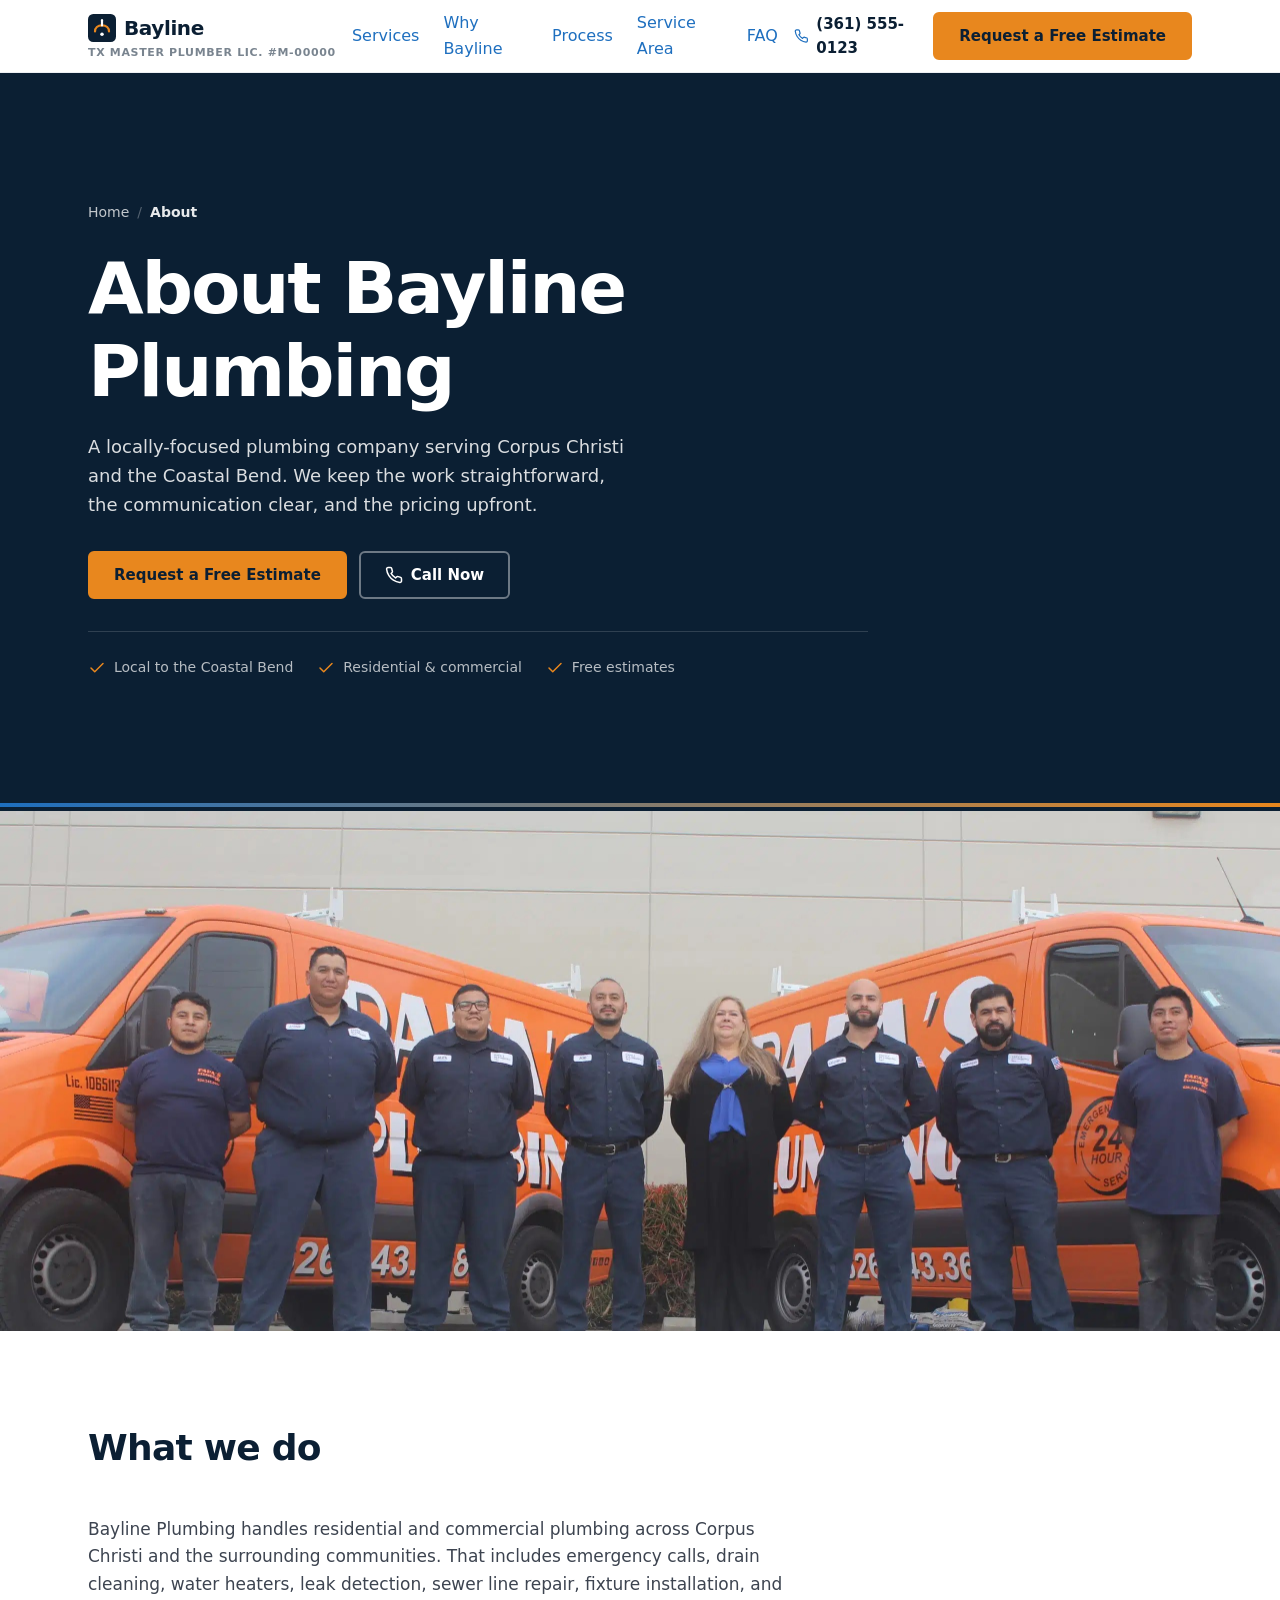
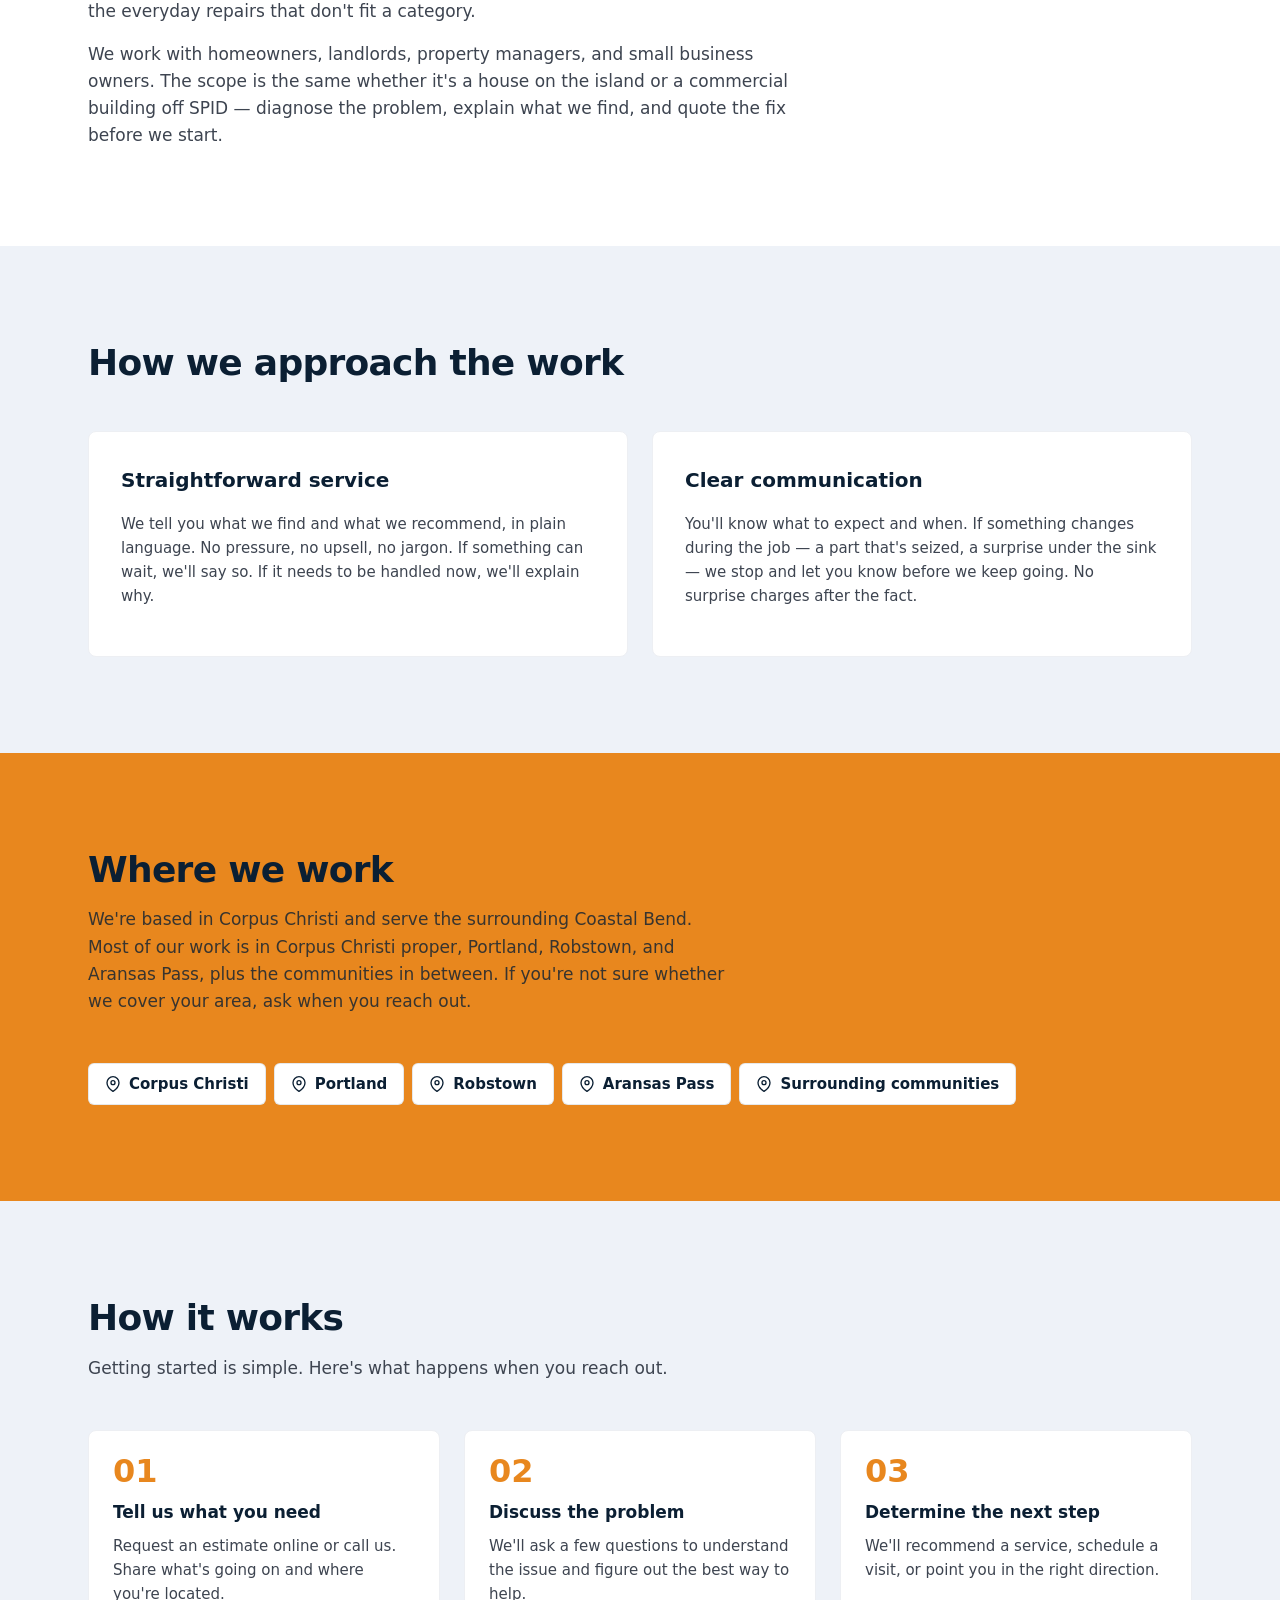
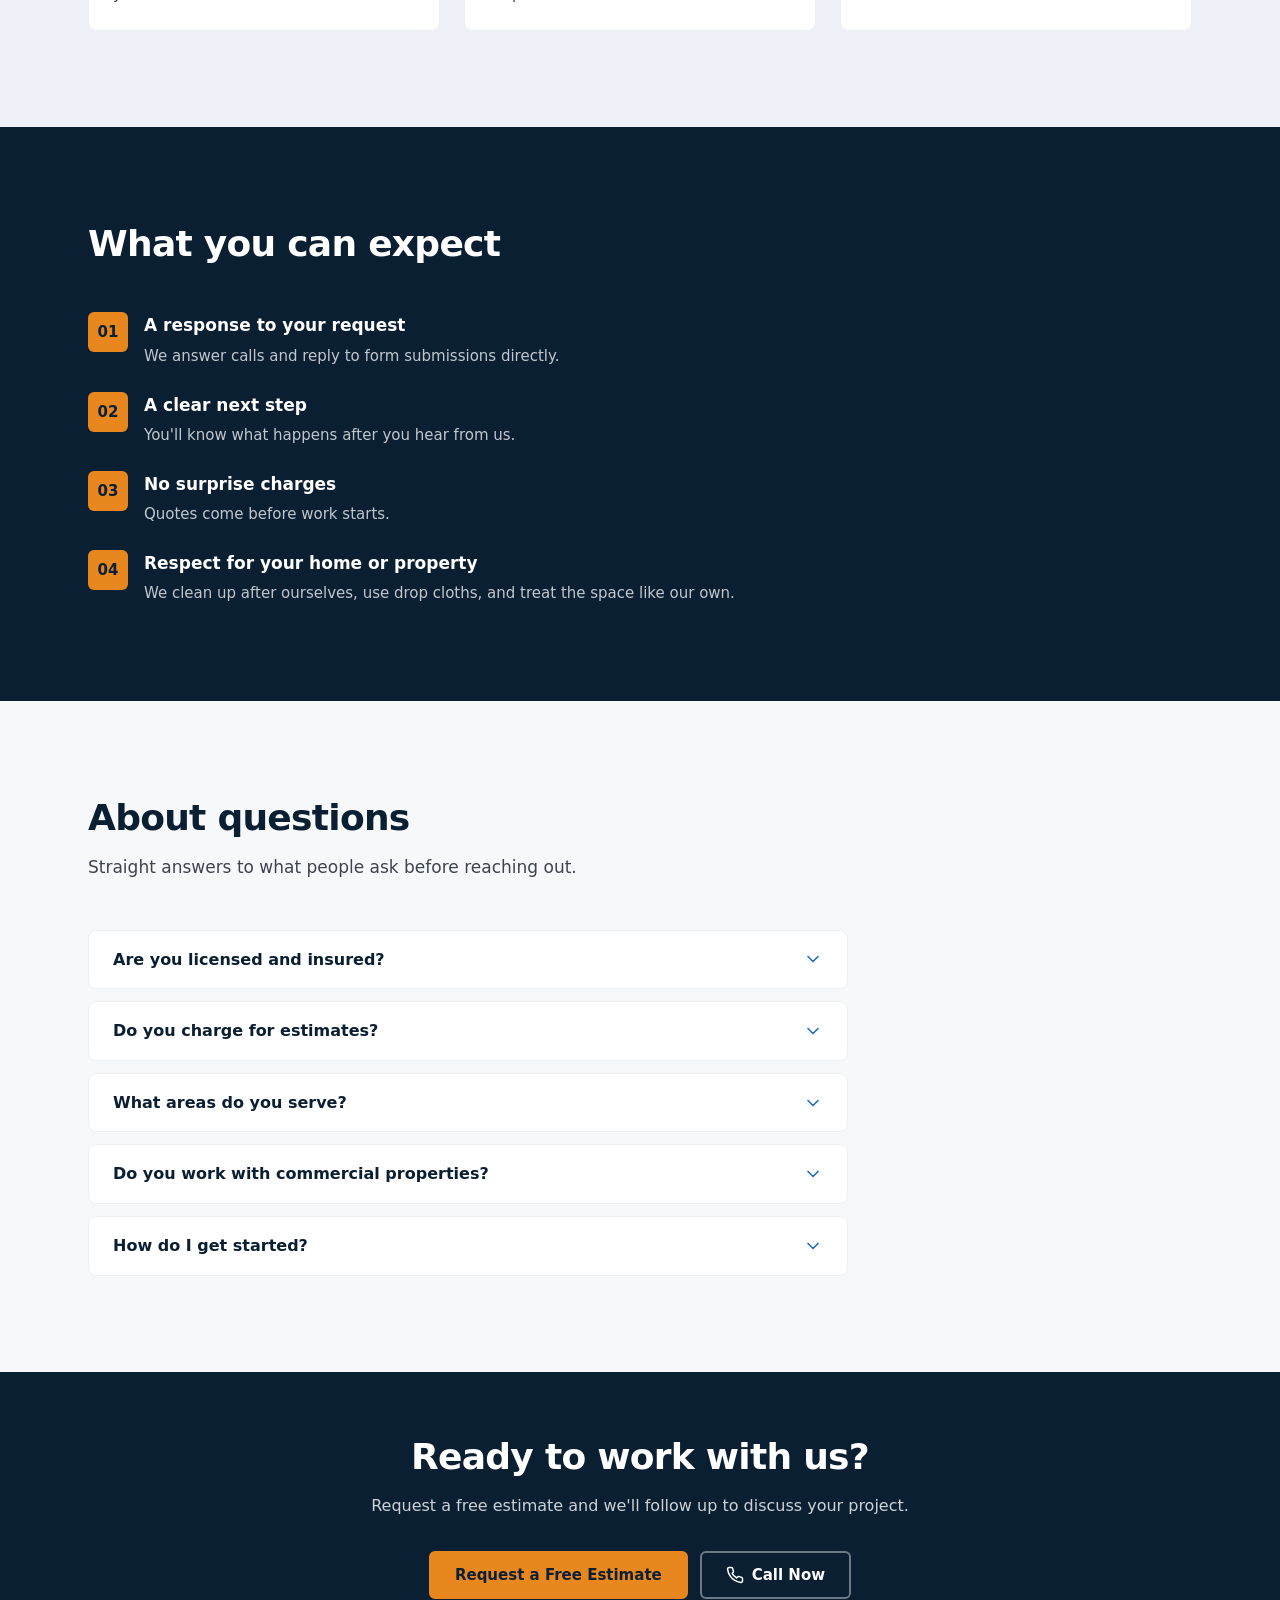
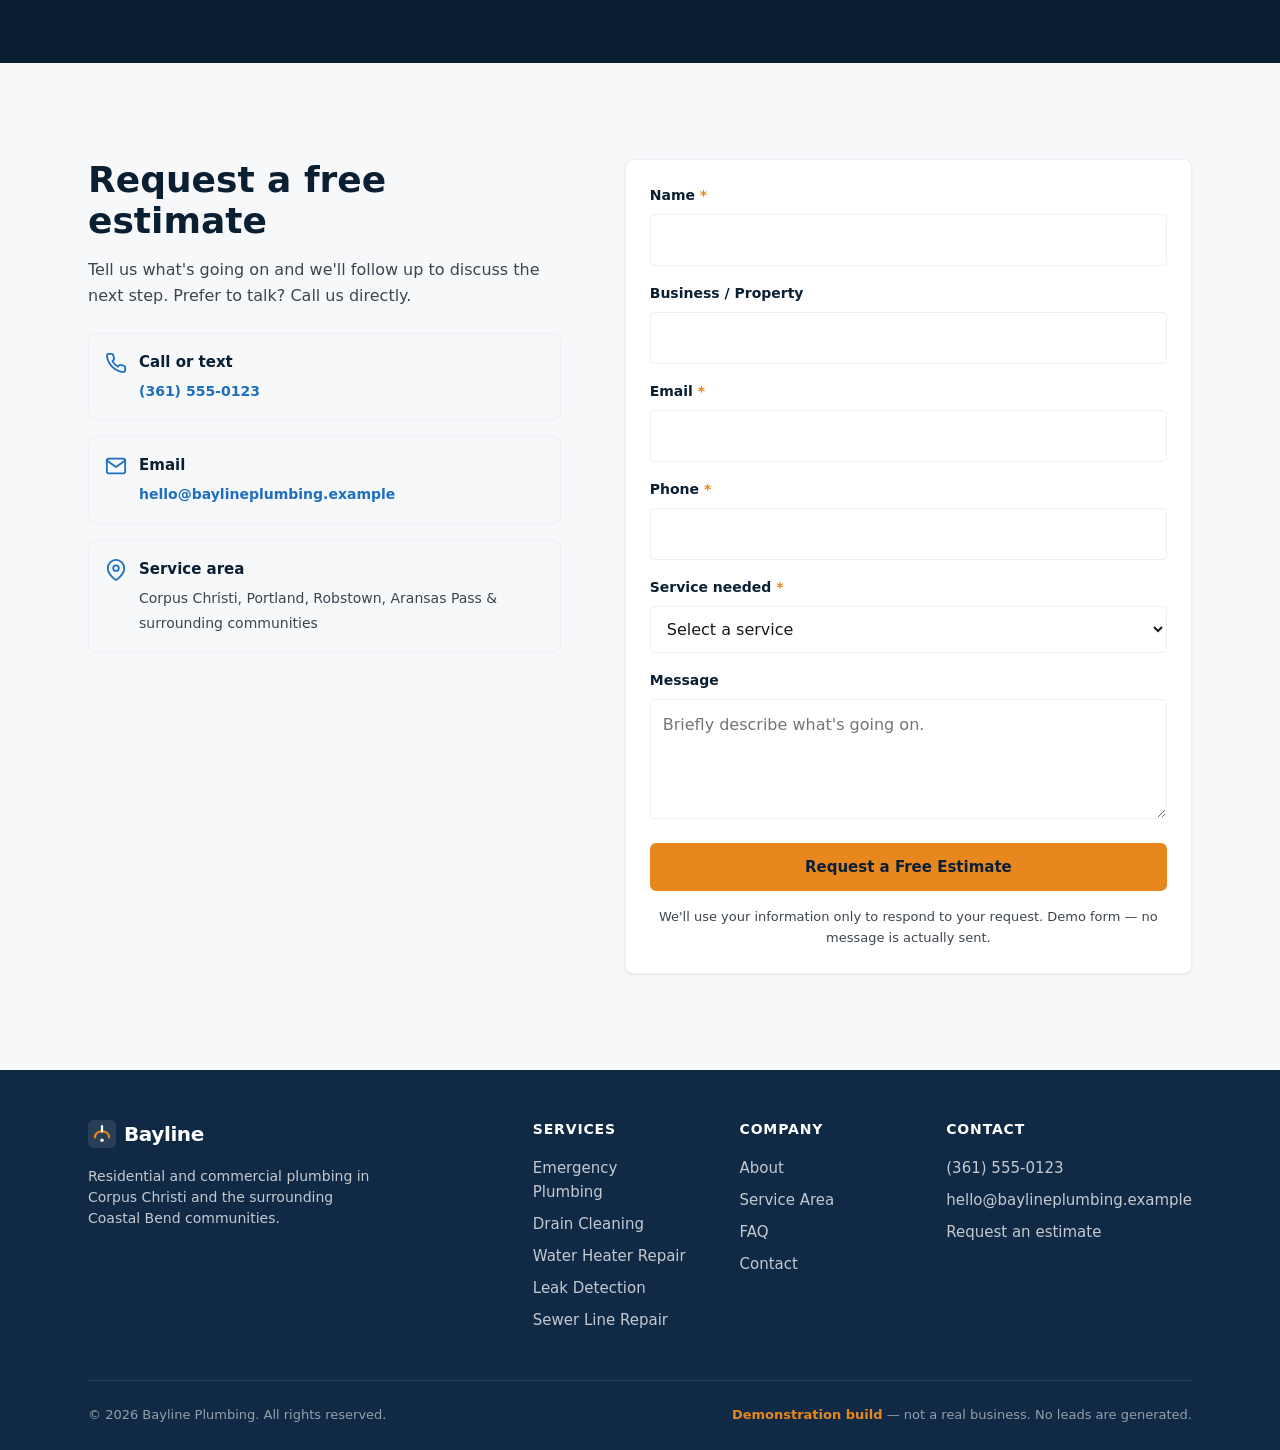
==== commit dbe66303: "Add files via upload" ====
--- a/about.html
+++ b/about.html
@@ -125,18 +125,18 @@
     <!-- ===== PHOTO BAND ===== -->
     <section class="photo-band" aria-label="Bayline Plumbing">
       <!-- REPLACE: swap this for a real photo when ready -->
-      <div class="photo-band__placeholder" role="img" aria-label="Placeholder for team or truck photo"></div>
-      <!--
+      <!-- <div class="photo-band__placeholder" role="img" arsia-label="Placeholder for team or truck photo"></div> -->
+
       <img
         class="photo-band__img"
-        src="images/about-team.jpg"
+        src="images/about.jpg"
         alt="Bayline Plumbing team or truck"
         width="1600"
         height="900"
         loading="eager"
         decoding="async"
       />
-      -->
+
     </section>
 
       <!-- ===== WHAT WE DO ===== -->
